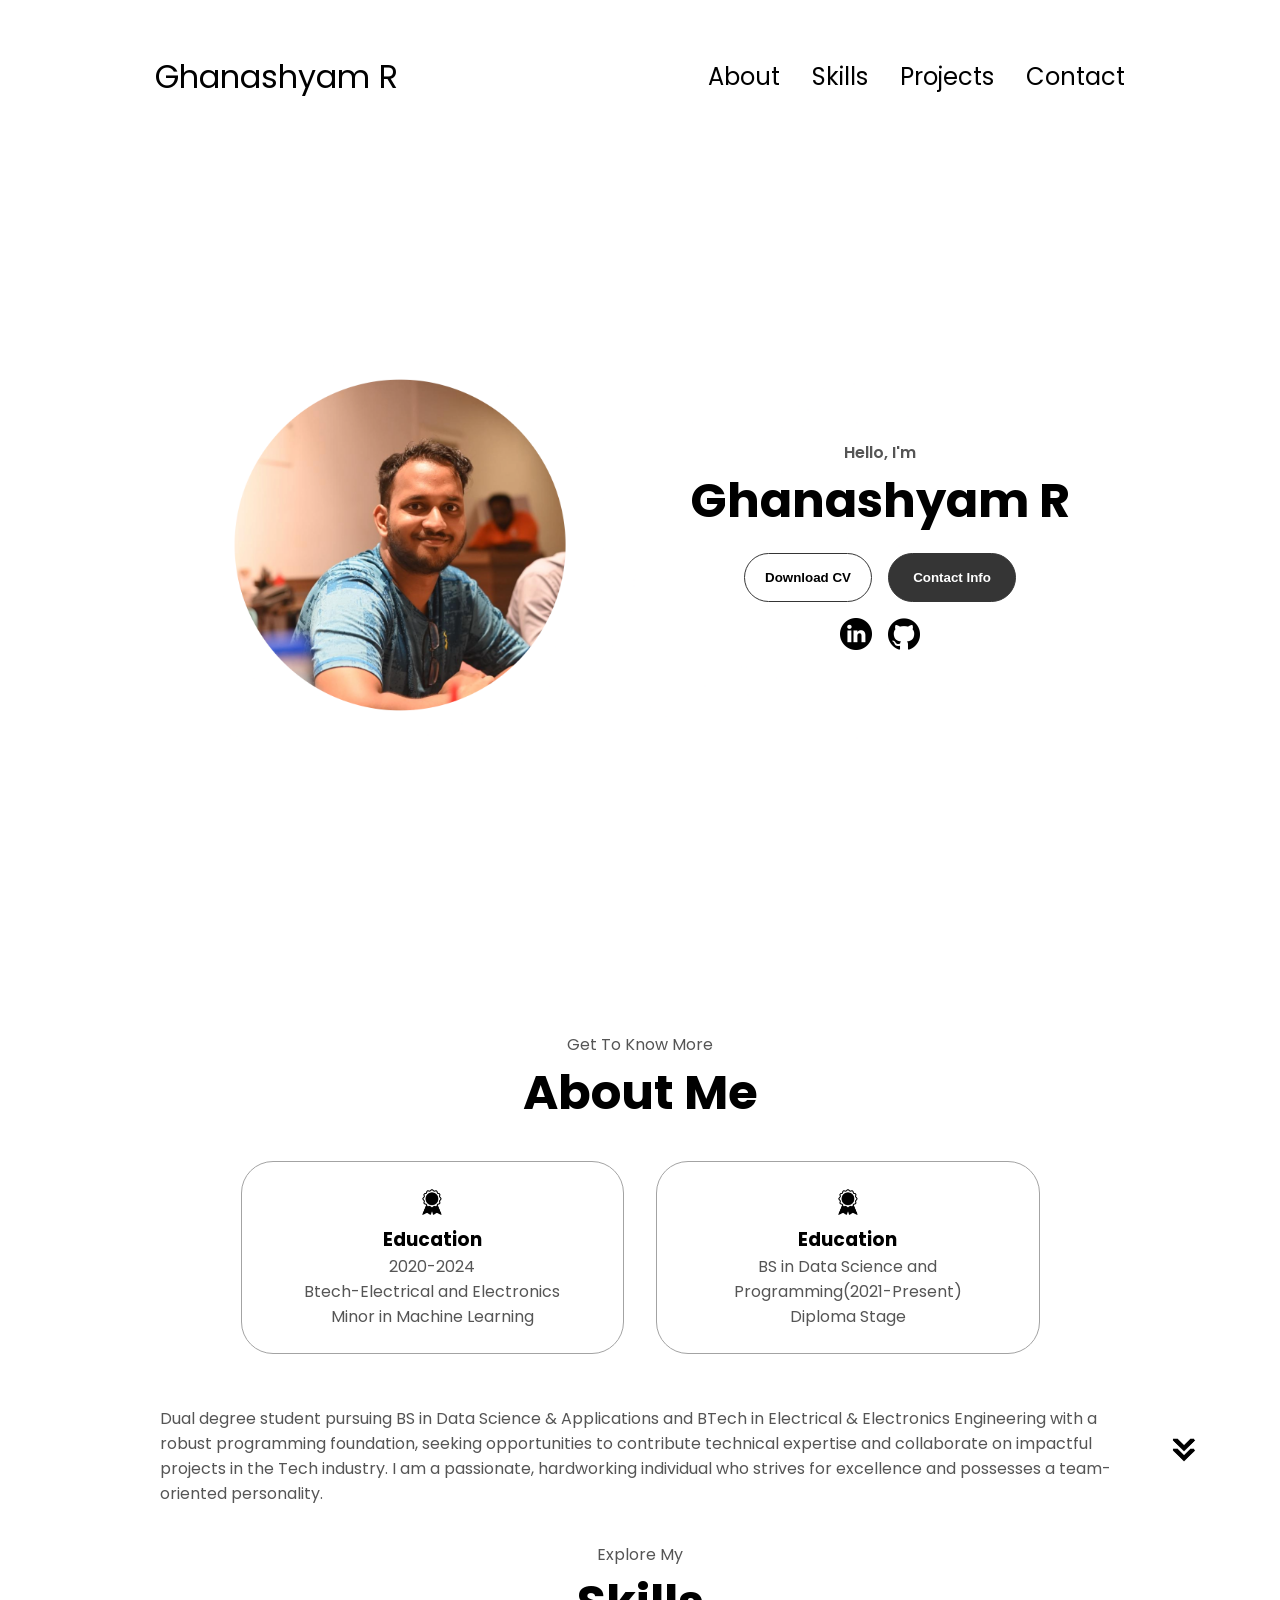
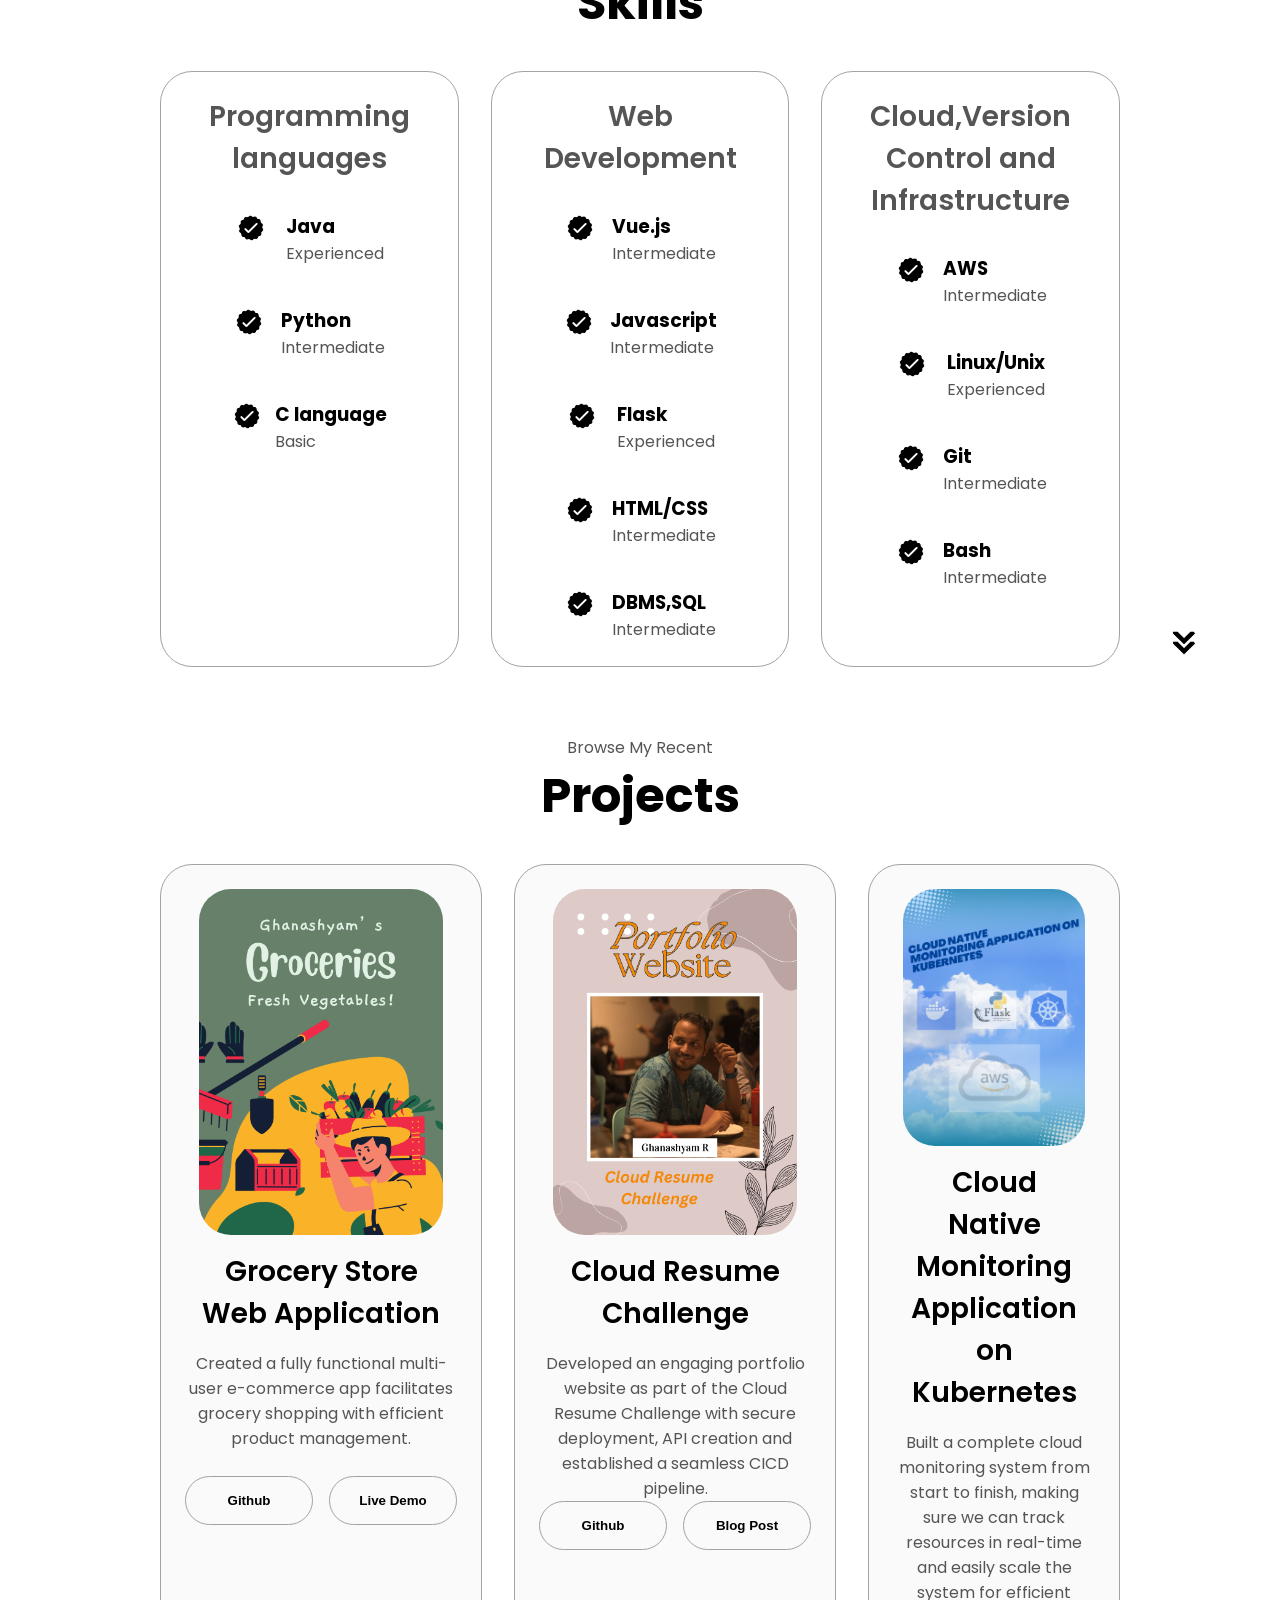
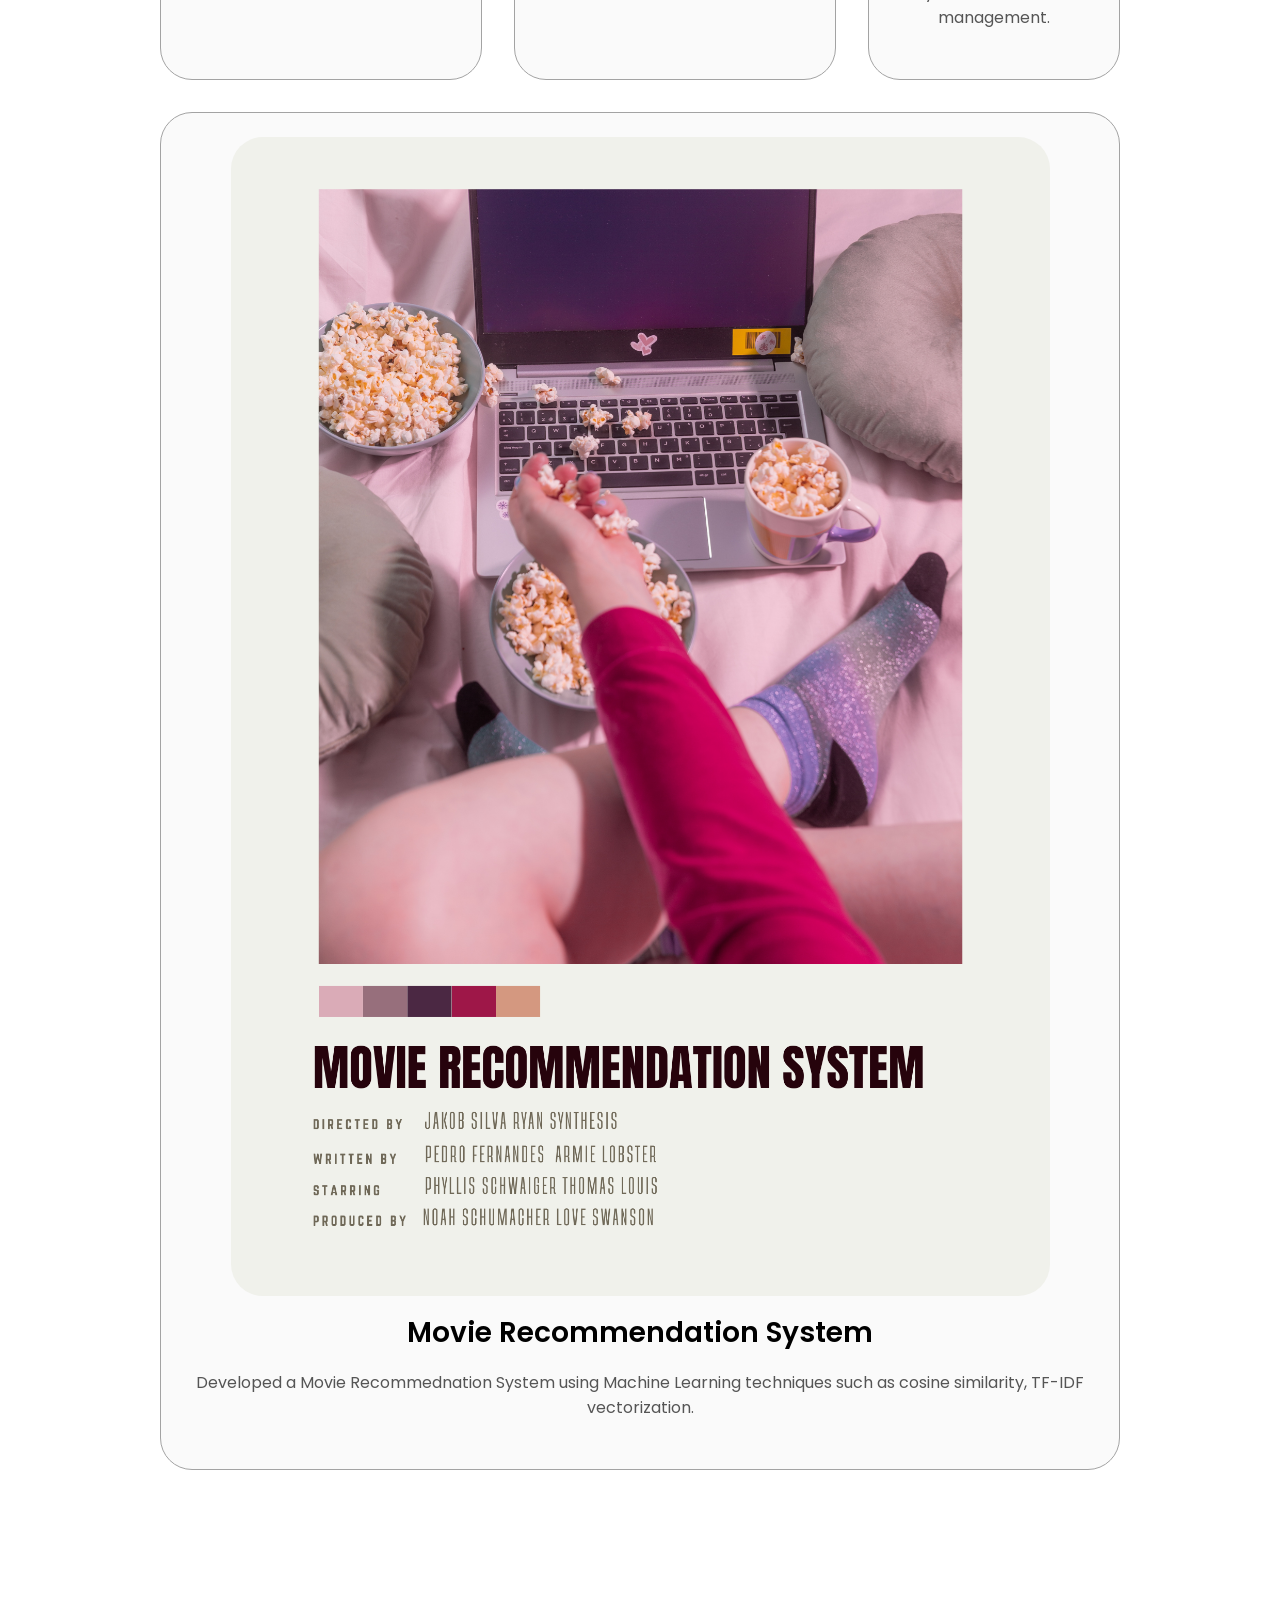
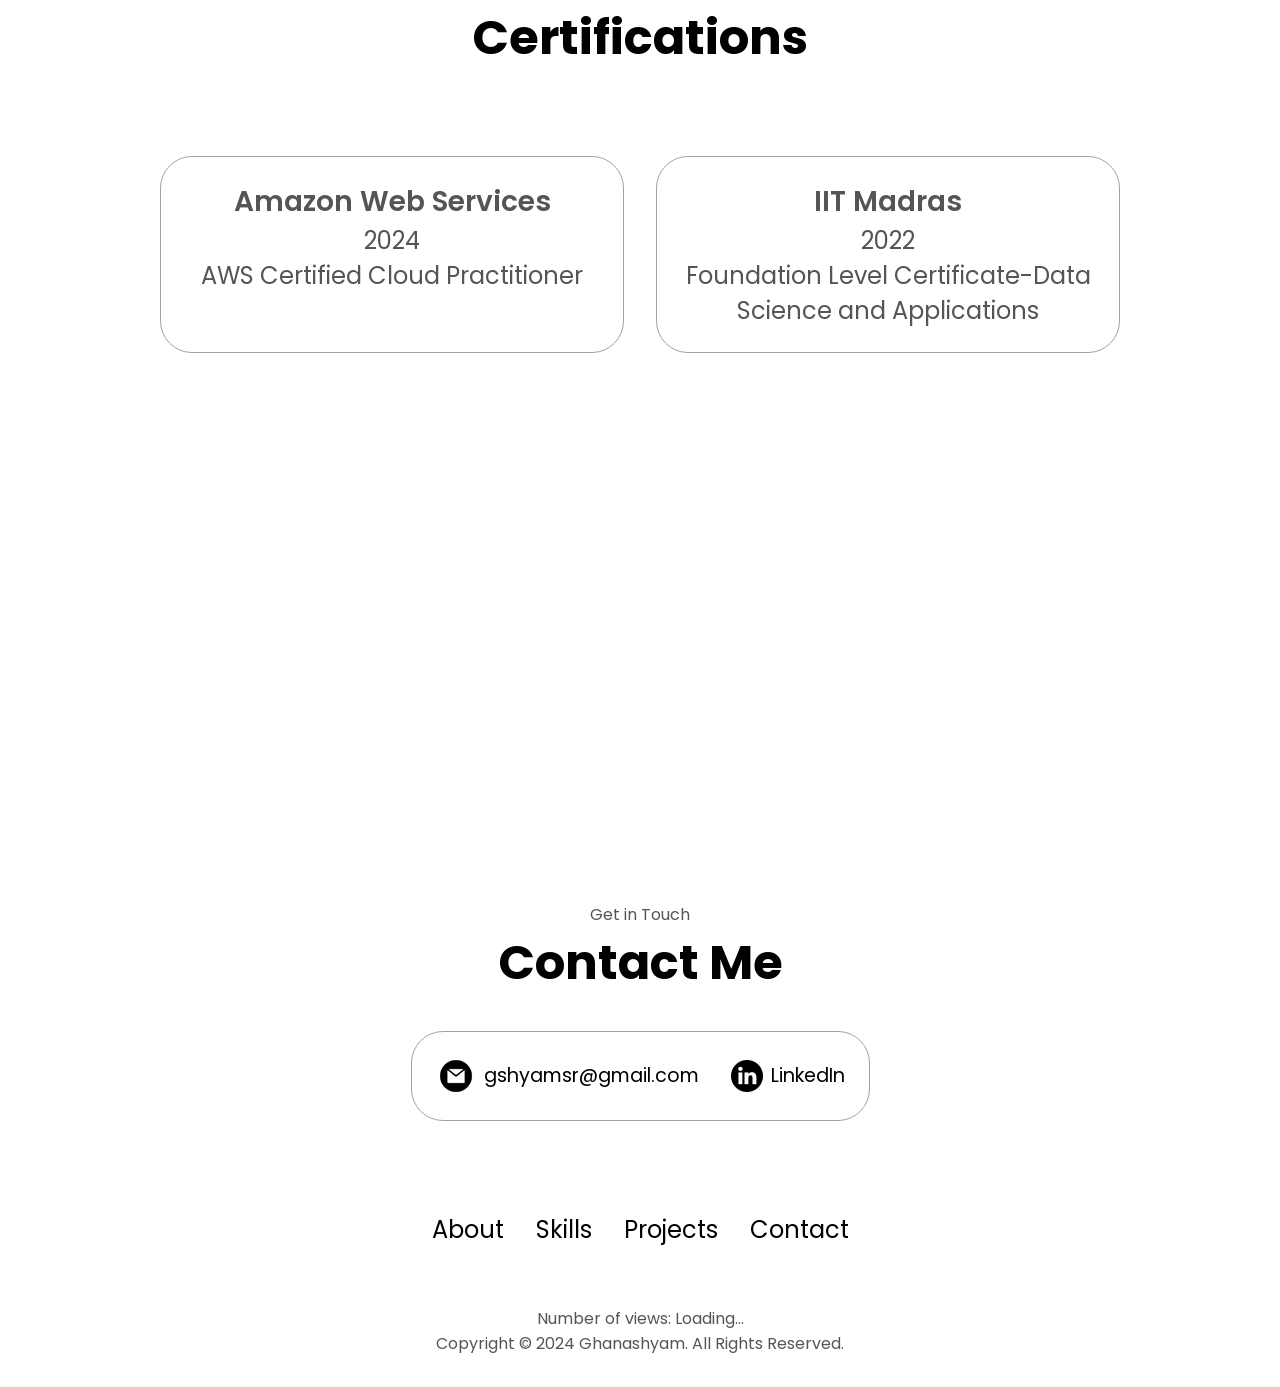
==== portfoliowebsite/index.html @ e2e5dab1 "CV update" ====
<!DOCTYPE html>
<html lang="en">
  <head>
    <meta charset="UTF-8" />
    <meta http-equiv="X-UA-Compatible" content="IE=edge" />
    <meta name="viewport" content="width=device-width, initial-scale=1.0" />
    <title>Ghanashyam R</title>
    <link rel="stylesheet" href="style.css" />
    <link rel="stylesheet" href="mediaqueries.css" />
  </head>
  <body>
    <nav id="desktop-nav">
      <div class="logo">Ghanashyam R</div>
      <div>
        <ul class="nav-links">
          <li><a href="#about">About</a></li>
          <li><a href="#experience">Skills</a></li>
          <li><a href="#projects">Projects</a></li>
          <li><a href="#contact">Contact</a></li>
        </ul>
      </div>
    </nav>
    <nav id="hamburger-nav">
      <div class="logo">Ghanashyam R</div>
      <div class="hamburger-menu">
        <div class="hamburger-icon" onclick="toggleMenu()">
          <span></span>
          <span></span>
          <span></span>
        </div>
        <div class="menu-links">
          <li><a href="#about" onclick="toggleMenu()">About</a></li>
          <li><a href="#experience" onclick="toggleMenu()">Skills</a></li>
          <li><a href="#projects" onclick="toggleMenu()">Projects</a></li>
          <li><a href="#contact" onclick="toggleMenu()">Contact</a></li>
        </div>
      </div>
    </nav>
    <section id="profile">
      <div class="section__pic-container">
        <img src="profile.png" alt="Ghanashyam R profile picture" />
      </div>
      <div class="section__text">
        <p class="section__text__p1">Hello, I'm</p>
        <h1 class="title">Ghanashyam R</h1>
        <p class="section__text__p2"></p> <!-- Add Job profile -->
        <div class="btn-container">
          <button
            class="btn btn-color-2"
            onclick="window.open('./assets/resume.pdf')"
          >
            Download CV
          </button>
          <button class="btn btn-color-1" onclick="location.href='./#contact'">
            Contact Info
          </button>
        </div>
        <div id="socials-container">
          <img
            src="./assets/linkedin.png"
            alt="My LinkedIn profile"
            class="icon"
            onclick="location.href='https://www.linkedin.com/in/ghanashyam-r-294132201/'"
          />
          <img
            src="./assets/github.png"
            alt="My Github profile"
            class="icon"
            onclick="location.href='https://github.com/ghanashyam-r';"
          />
        </div>
      </div>
    </section>
    <section id="about">
      <p class="section__text__p1">Get To Know More</p>
      <h1 class="title">About Me</h1>
      <div class="section-container">
        
        <div class="about-details-container">
          <div class="about-containers">
            <div class="details-container">
              <img
                src="./assets/experience.png"
                alt="Experience icon"
                class="icon"
              />
              <h3>Education</h3>
              <p>2020-2024<br />Btech-Electrical and Electronics<br />Minor in Machine Learning</p>
            </div>
            <div class="details-container">
              <img
                src="./assets/experience.png"
                alt="Education icon"
                class="icon"
              />
              <h3>Education</h3>
              <p>BS in Data Science and Programming(2021-Present)<br />Diploma Stage</p>
            </div>
          </div>
          <div class="text-container">
            <p>
                Dual degree student pursuing BS in Data Science & Applications and BTech in Electrical & Electronics Engineering with
                a robust programming foundation, seeking opportunities to contribute technical expertise and collaborate on
                impactful projects in the Tech industry. I am a passionate, hardworking individual who strives for excellence and
                possesses a team-oriented personality.
            </p>
          </div>
        </div>
      </div>
      <img
        src="./assets/arrow.png"
        alt="Arrow icon"
        class="icon arrow"
        onclick="location.href='./#experience'"
      />
    </section>
    <section id="experience">
      <p class="section__text__p1">Explore My</p>
      <h1 class="title">Skills</h1>
      <div class="experience-details-container">
        <div class="about-containers">
          <div class="details-container">
            <h2 class="experience-sub-title">Programming languages</h2>
            <div class="article-container">
              
              <article>
                <img
                  src="./assets/checkmark.png"
                  alt="Experience icon"
                  class="icon"
                />
                <div>
                  <h3>Java</h3>
                  <p>Experienced</p>
                </div>
              </article>
              <article>
                <img
                  src="./assets/checkmark.png"
                  alt="Experience icon"
                  class="icon"
                />
                <div>
                  <h3>Python</h3>
                  <p>Intermediate</p>
                </div>
              </article>
              <article>
                <img
                  src="./assets/checkmark.png"
                  alt="Experience icon"
                  class="icon"
                />
                <div>
                  <h3>C language</h3>
                  <p>Basic</p>
                </div>
              </article>
              
            </div>
          </div>
          <div class="details-container">
            <h2 class="experience-sub-title">Web Development</h2>
            <div class="article-container">
              <article>
                <img
                  src="./assets/checkmark.png"
                  alt="Experience icon"
                  class="icon"
                />
                <div>
                  <h3>Vue.js</h3>
                  <p>Intermediate</p>
                </div>
              </article>
              <article>
                <img
                  src="./assets/checkmark.png"
                  alt="Experience icon"
                  class="icon"
                />
                <div>
                  <h3>Javascript</h3>
                  <p>Intermediate</p>
                </div>
              </article>
              <article>
                <img
                  src="./assets/checkmark.png"
                  alt="Experience icon"
                  class="icon"
                />
                <div>
                  <h3>Flask</h3>
                  <p>Experienced</p>
                </div>
              </article>
              <article>
                <img
                  src="./assets/checkmark.png"
                  alt="Experience icon"
                  class="icon"
                />
                <div>
                  <h3>HTML/CSS</h3>
                  <p>Intermediate</p>
                </div>
              </article>
              <article>
                <img
                  src="./assets/checkmark.png"
                  alt="Experience icon"
                  class="icon"
                />
                <div>
                  <h3>DBMS,SQL</h3>
                  <p>Intermediate</p>
                </div>
              </article>
              
            </div>
          </div>
          <div class="details-container">
            <h2 class="experience-sub-title">Cloud,Version Control and Infrastructure</h2>
            <div class="article-container">
              <article>
                <img
                  src="./assets/checkmark.png"
                  alt="Experience icon"
                  class="icon"
                />
                <div>
                  <h3>AWS</h3>
                  <p>Intermediate</p>
                </div>
              </article>
              <article>
                <img
                  src="./assets/checkmark.png"
                  alt="Experience icon"
                  class="icon"
                />
                <div>
                  <h3>Linux/Unix</h3>
                  <p>Experienced</p>
                </div>
              </article>
              <article>
                <img
                  src="./assets/checkmark.png"
                  alt="Experience icon"
                  class="icon"
                />
                <div>
                  <h3>Git</h3>
                  <p>Intermediate</p>
                </div>
              </article>
              <article>
                <img
                  src="./assets/checkmark.png"
                  alt="Experience icon"
                  class="icon"
                />
                <div>
                  <h3>Bash</h3>
                  <p>Intermediate</p>
                </div>
              </article>
            
            </div>
          </div>
          
          </div>
        </div>
      </div>
      <img
        src="./assets/arrow.png"
        alt="Arrow icon"
        class="icon arrow"
        onclick="location.href='./#projects'"
      />
    </section>
    </section>
    
    <section id="projects">
      <p class="section__text__p1">Browse My Recent</p>
      <h1 class="title">Projects</h1>
      <div class="experience-details-container">
      <div class="about-containers">
        <div class="details-container color-container">
        <div class="article-container">
          <img
          src="./assets/grocery.png"
          alt="Project 1"
          class="project-img"
          />
        </div>
        <h2 class="experience-sub-title project-title">Grocery Store Web Application
        </h2>
        <p>Created a fully functional multi-user e-commerce app facilitates grocery shopping with efficient product management.
        </p>
        <br />
        <div class="btn-container">
          <button
          class="btn btn-color-2 project-btn"
          onclick="location.href='https://github.com/ghanashyam-r/grocerystore_flask'"
          >
          Github
          </button>
          <button
          class="btn btn-color-2 project-btn"
          onclick="location.href='https://www.linkedin.com/posts/ghanashyam-r-_flask-webdevelopment-mad1course-activity-7112738720822284288-GMiU?utm_source=share&utm_medium=member_desktop_web'"
          >
          Live Demo
          </button>
        </div>
        </div>
        <div class="details-container color-container">
        <div class="article-container">
          <img
          src="./assets/portfolioposter.png"
          alt="Project 2"
          class="project-img"
          />
        </div>
        <h2 class="experience-sub-title project-title">Cloud Resume Challenge</h2>
        <p>Developed an engaging portfolio website as part of the Cloud Resume Challenge with secure deployment, API creation and established a seamless CICD pipeline.</p>
        <div class="btn-container">
          <button
          class="btn btn-color-2 project-btn"
          onclick="location.href='https://github.com/ghanashyam-r/aws-CloudResumeChallenge'"
          >
          Github
          </button>
          <button
          class="btn btn-color-2 project-btn"
          onclick="location.href='https://github.com/'"
          >
          Blog Post
          </button>
        </div>
        </div>
        <div class="details-container color-container">
          <div class="article-container">
            <img
            src="./assets/CLoudnativekube.png"
            alt="Project 1"
            class="project-img"
            />
          </div>
          <h2 class="experience-sub-title project-title">Cloud Native Monitoring Application on Kubernetes 

          </h2>
          <p>Built a complete cloud monitoring system from start to finish, making sure we can track resources in real-time and easily scale the system for efficient management. 
          </p>
          <br />
          <div class="btn-container">
            
          </div>
          </div>
          <div class="details-container color-container">
            <div class="article-container">
              <img
              src="./assets/movierecommendationposter.png"
              alt="Project 1"
              class="project-img"
              />
            </div>
            <h2 class="experience-sub-title project-title">Movie Recommendation System
            </h2>
            <p>Developed a Movie Recommednation System using Machine Learning techniques such as cosine similarity, TF-IDF vectorization.
            </p>
            <br />
            <div class="btn-container">
              
            </div>
            </div>
      </section>
      
    

    <section id="certifications">
      
      <h1 class="title">Certifications</h1>
      <br />
      <br />

      <div class="about-details-container">
        <div class="about-containers">
          <div class="details-container">
            
            <h3>Amazon Web Services</h3>
            <p>2024<br />AWS Certified Cloud Practitioner</p>
          </div>
          <div class="details-container">
            
            <h3>IIT Madras</h3>
            <p>2022<br />Foundation Level Certificate-Data Science and Applications</p>
          </div>
        </div>
      </section>
    <section id="contact">
      <p class="section__text__p1">Get in Touch</p>
      <h1 class="title">Contact Me</h1>
      
      <div class="contact-info-upper-container">
        <div class="contact-info-container">
          <img
            src="./assets/email.png"
            alt="Email icon"
            class="icon contact-icon email-icon"
          />
          <p><a href="mailto:examplemail@gmail.com">gshyamsr@gmail.com</a></p>
        </div>
        <div class="contact-info-container">
          <img
            src="./assets/linkedin.png"
            alt="LinkedIn icon"
            class="icon contact-icon"
          />
          <p><a href="https://www.linkedin.com/in/ghanashyam-r-294132201/">LinkedIn</a></p>
        </div>
      </div>
    </section>
    <footer>
      <nav>
        <div class="nav-links-container">
          <ul class="nav-links">
            <li><a href="#about">About</a></li>
            <li><a href="#experience">Skills</a></li>
            <li><a href="#projects">Projects</a></li>
            <li><a href="#contact">Contact</a></li>
          </ul>
        </div>
      </nav>
      <p>Number of views: <span class="counter-number">Loading...</span></p>
      <p>Copyright &#169; 2024 Ghanashyam. All Rights Reserved.</p>
    </footer>
    <script src="script.js"></script>
    
<script>
  // Select the element with the class "counter-number"
  const counter = document.querySelector(".counter-number");

  // Function to update the counter
  async function updateCounter() {
    try {
      // Fetch data from the specified URL
      let response = await fetch("https://ybanln43eqlj5ukft55wcgmeuq0rruta.lambda-url.ap-south-1.on.aws/");
      
      // Parse the response as JSON
      let data = await response.json();
      
      // Update the innerHTML of the counter element with the views from the fetched data
      counter.innerHTML = `${data.views}`;
    } catch (error) {
      // Handle errors by logging them to the console
      console.error("Error fetching views:", error);
    }
  }

  // Call the updateCounter function on page load
  updateCounter();
</script>

  </body>
</html>
---- portfoliowebsite/style.css ----
/* GENERAL */

@import url("https://fonts.googleapis.com/css2?family=Poppins:wght@300;400;500;600&display=swap");

* {
  margin: 0;
  padding: 0;
}

body {
  font-family: "Poppins", sans-serif;
}

html {
  scroll-behavior: smooth;
}

p {
  color: rgb(85, 85, 85);
}

/* TRANSITION */

a,
.btn {
  transition: all 300ms ease;
}

/* DESKTOP NAV */

nav,
.nav-links {
  display: flex;
}

nav {
  justify-content: space-around;
  align-items: center;
  height: 17vh;
}

.nav-links {
  gap: 2rem;
  list-style: none;
  font-size: 1.5rem;
}

a {
  color: black;
  text-decoration: none;
  text-decoration-color: white;
}

a:hover {
  color: grey;
  text-decoration: underline;
  text-underline-offset: 1rem;
  text-decoration-color: rgb(181, 181, 181);
}

.logo {
  font-size: 2rem;
}

.logo:hover {
  cursor: default;
}

/* HAMBURGER MENU */

#hamburger-nav {
  display: none;
}

.hamburger-menu {
  position: relative;
  display: inline-block;
}

.hamburger-icon {
  display: flex;
  flex-direction: column;
  justify-content: space-between;
  height: 24px;
  width: 30px;
  cursor: pointer;
}

.hamburger-icon span {
  width: 100%;
  height: 2px;
  background-color: black;
  transition: all 0.3 ease-in-out;
}

.menu-links {
  position: absolute;
  top: 100%;
  right: 0;
  background-color: white;
  width: fit-content;
  max-height: 0;
  overflow: hidden;
  transition: all 0.3 ease-in-out;
}

.menu-links a {
  display: block;
  padding: 10px;
  text-align: center;
  font-size: 1.5rem;
  color: black;
  text-decoration: none;
  transition: all 0.3 ease-in-out;
}

.menu-links li {
  list-style: none;
}

.menu-links.open {
  max-height: 300px;
}

.hamburger-icon.open span:first-child {
  transform: rotate(45deg) translate(10px, 5px);
}

.hamburger-icon.open span:nth-child(2) {
  opacity: 0;
}

.hamburger-icon.open span:last-child {
  transform: rotate(-45deg) translate(10px, -5px);
}

.hamburger-icon span:first-child {
  transform: none;
}

.hamburger-icon span:first-child {
  opacity: 1;
}

.hamburger-icon span:first-child {
  transform: none;
}

/* SECTIONS */

section {
  padding-top: 4vh;
  
  margin: 0 10rem;
  box-sizing: border-box;
  min-height: fit-content;
}

.section-container {
  display: flex;
}

/* PROFILE SECTION */

#profile {
  display: flex;
  justify-content: center;
  gap: 5rem;
  height: 80vh;
}

.section__pic-container {
  display: flex;
  height: 400px;
  width: 400px;
  margin: auto 0;
}

.section__text {
  align-self: center;
  text-align: center;
}

.section__text p {
  font-weight: 600;
}

.section__text__p1 {
  text-align: center;
}

.section__text__p2 {
  font-size: 1.75rem;
  margin-bottom: 1rem;
}

.title {
  font-size: 3rem;
  text-align: center;
}

#socials-container {
  display: flex;
  justify-content: center;
  margin-top: 1rem;
  gap: 1rem;
}

/* ICONS */

.icon {
  cursor: pointer;
  height: 2rem;
}

/* BUTTONS */

.btn-container {
  display: flex;
  justify-content: center;
  gap: 1rem;
}

.btn {
  font-weight: 600;
  transition: all 300ms ease;
  padding: 1rem;
  width: 8rem;
  border-radius: 2rem;
}

.btn-color-1,
.btn-color-2 {
  border: rgb(53, 53, 53) 0.1rem solid;
}

.btn-color-1:hover,
.btn-color-2:hover {
  cursor: pointer;
}

.btn-color-1,
.btn-color-2:hover {
  background: rgb(53, 53, 53);
  color: white;
}

.btn-color-1:hover {
  background: rgb(0, 0, 0);
}

.btn-color-2 {
  background: none;
}

.btn-color-2:hover {
  border: rgb(255, 255, 255) 0.1rem solid;
}

.btn-container {
  gap: 1rem;
}

/* ABOUT SECTION */

#about {
  position: relative;
}

.about-containers {
  gap: 2rem;
  margin-bottom: 2rem;
  margin-top: 2rem;
}

.about-details-container {
  justify-content: center;
  flex-direction: column;
}

.about-containers,
.about-details-container {
  display: flex;
}

.about-pic {
  border-radius: 2rem;
}

.arrow {
  position: absolute;
  right: -5rem;
  bottom: 2.5rem;
}

.details-container {
  padding: 1.5rem;
  flex: 1;
  background: white;
  border-radius: 2rem;
  border: rgb(53, 53, 53) 0.1rem solid;
  border-color: rgb(163, 163, 163);
  text-align: center;
}

.section-container {
  display: flex;
  flex-direction: column; /* Change to column layout */
  justify-content: center;
  align-items: center;
  gap: 4rem; /
}

.section__pic-container {
  height: 400px;
  width: 400px;
  margin: auto 0;
}

/* EXPERIENCE SECTION */

#experience {
  position: relative;
}

.experience-sub-title {
  color: rgb(85, 85, 85);
  font-weight: 600;
  font-size: 1.75rem;
  margin-bottom: 2rem;
}

.experience-details-container {
  display: flex;
  justify-content: center;
  flex-direction: column;
}

.article-container {
  display: flex;
  text-align: initial;
  flex-wrap: wrap;
  flex-direction: row;
  gap: 2.5rem;
  justify-content: space-around;
}

article {
  display: flex;
  width: 10rem;
  justify-content: space-around;
  gap: 0.5rem;
}

article .icon {
  cursor: default;
}

/* PROJECTS SECTION */

#projects {
  position: relative;
  margin-bottom: 4rem;
  z-index: 1;
}

.color-container {
  border-color: rgb(163, 163, 163);
  background: rgb(250, 250, 250);
}

.project-img {
  border-radius: 2rem;
  width: 90%;
  height: 90%;
}

.project-title {
  margin: 1rem;
  color: black;
}

.project-btn {
  color: black;
  border-color: rgb(163, 163, 163);
}
/* CERTIFICATIONS SECTION */

#certifications {
  min-height: 100vh;
  z-index: 0;
  margin-top: 4rem; /* Add some space between Projects and Certifications */
}

#certifications .about-details-container {
  flex-direction: column; /* Display certifications vertically */
}

#certifications .about-containers {
  gap: 2rem; /* Add some space between certification details */
}

#certifications .details-container {
  background: white; /* Set background color */
  border-radius: 2rem; /* Add border radius */
  border: 0.1rem solid rgb(163, 163, 163); /* Add border */
  padding: 1.5rem; /* Add padding */
}

#certifications h3 {
  color: rgb(85, 85, 85); /* Set text color */
  font-weight: 600; /* Set font weight */
  font-size: 1.75rem; /* Set font size */
}

#certifications p {
  color: rgb(85, 85, 85); /* Set text color */
  font-size: 1.5rem; /* Set font size */
}

/* CONTACT */

#contact {
  display: flex;
  justify-content: center;
  flex-direction: column;
  height: 70vh;
}

.contact-info-upper-container {
  display: flex;
  justify-content: center;
  border-radius: 2rem;
  border: rgb(53, 53, 53) 0.1rem solid;
  border-color: rgb(163, 163, 163);
  background: (250, 250, 250);
  margin: 2rem auto;
  padding: 0.5rem;
}

.contact-info-container {
  display: flex;
  align-items: center;
  justify-content: center;
  gap: 0.5rem;
  margin: 1rem;
}
.about-details-container {
  display: flex;
  justify-content: center; /* Align children elements horizontally */
  align-items: center; /* Align children elements vertically */
  gap: 20px; /* Add some space between the image and text */
}

.about-pic {
  max-width: 100%; /* Limit the maximum width of the image */
  max-height: 100%; /* Limit the maximum height of the image */
  width: auto; /* Ensure the image maintains its aspect ratio */
  height: auto; /* Ensure the image maintains its aspect ratio */
}

.contact-info-container p {
  font-size: larger;
}

.contact-icon {
  cursor: default;
}

.email-icon {
  height: 2.5rem;
}

/* FOOTER SECTION */

footer {
  height: 26vh;
  margin: 0 1rem;
}

footer p {
  text-align: center;
}
---- portfoliowebsite/mediaqueries.css ----
@media screen and (max-width: 1400px) {
  #profile {
    height: 83vh;
    margin-bottom: 6rem;
  }
  .about-containers {
    flex-wrap: wrap;
  }
  #contact,
  #projects {
    height: fit-content;
  }
}

@media screen and (max-width: 1200px) {
  #desktop-nav {
    display: none;
  }
  #hamburger-nav {
    display: flex;
  }
  #experience,
  .experience-details-container {
    margin-top: 2rem;
  }
  #profile,
  .section-container {
    display: block;
  }
  .arrow {
    display: none;
  }
  section,
  .section-container {
    height: fit-content;
  }
  section {
    margin: 0 5%;
  }
  .section__pic-container {
    width: 275px;
    height: 275px;
    margin: 0 auto 2rem;
  }
  .about-containers {
    margin-top: 0;
  }
}

@media screen and (max-width: 600px) {
  #contact,
  footer {
    height: 40vh;
  }
  #profile {
    height: 83vh;
    margin-bottom: 0;
  }
  article {
    font-size: 1rem;
  }
  footer nav {
    height: fit-content;
    margin-bottom: 2rem;
  }
  .about-containers,
  .contact-info-upper-container,
  .btn-container {
    flex-wrap: wrap;
  }
  .contact-info-container {
    margin: 0;
  }
  .contact-info-container p,
  .nav-links li a {
    font-size: 1rem;
  }
  .experience-sub-title {
    font-size: 1.25rem;
  }
  .logo {
    font-size: 1.5rem;
  }
  .nav-links {
    flex-direction: column;
    gap: 0.5rem;
    text-align: center;
  }
  .section__pic-container {
    width: auto;
    height: 46vw;
    justify-content: center;
  }
  .section__text__p2 {
    font-size: 1.25rem;
  }
  .title {
    font-size: 2rem;
  }
  .text-container {
    text-align: justify;
  }
}
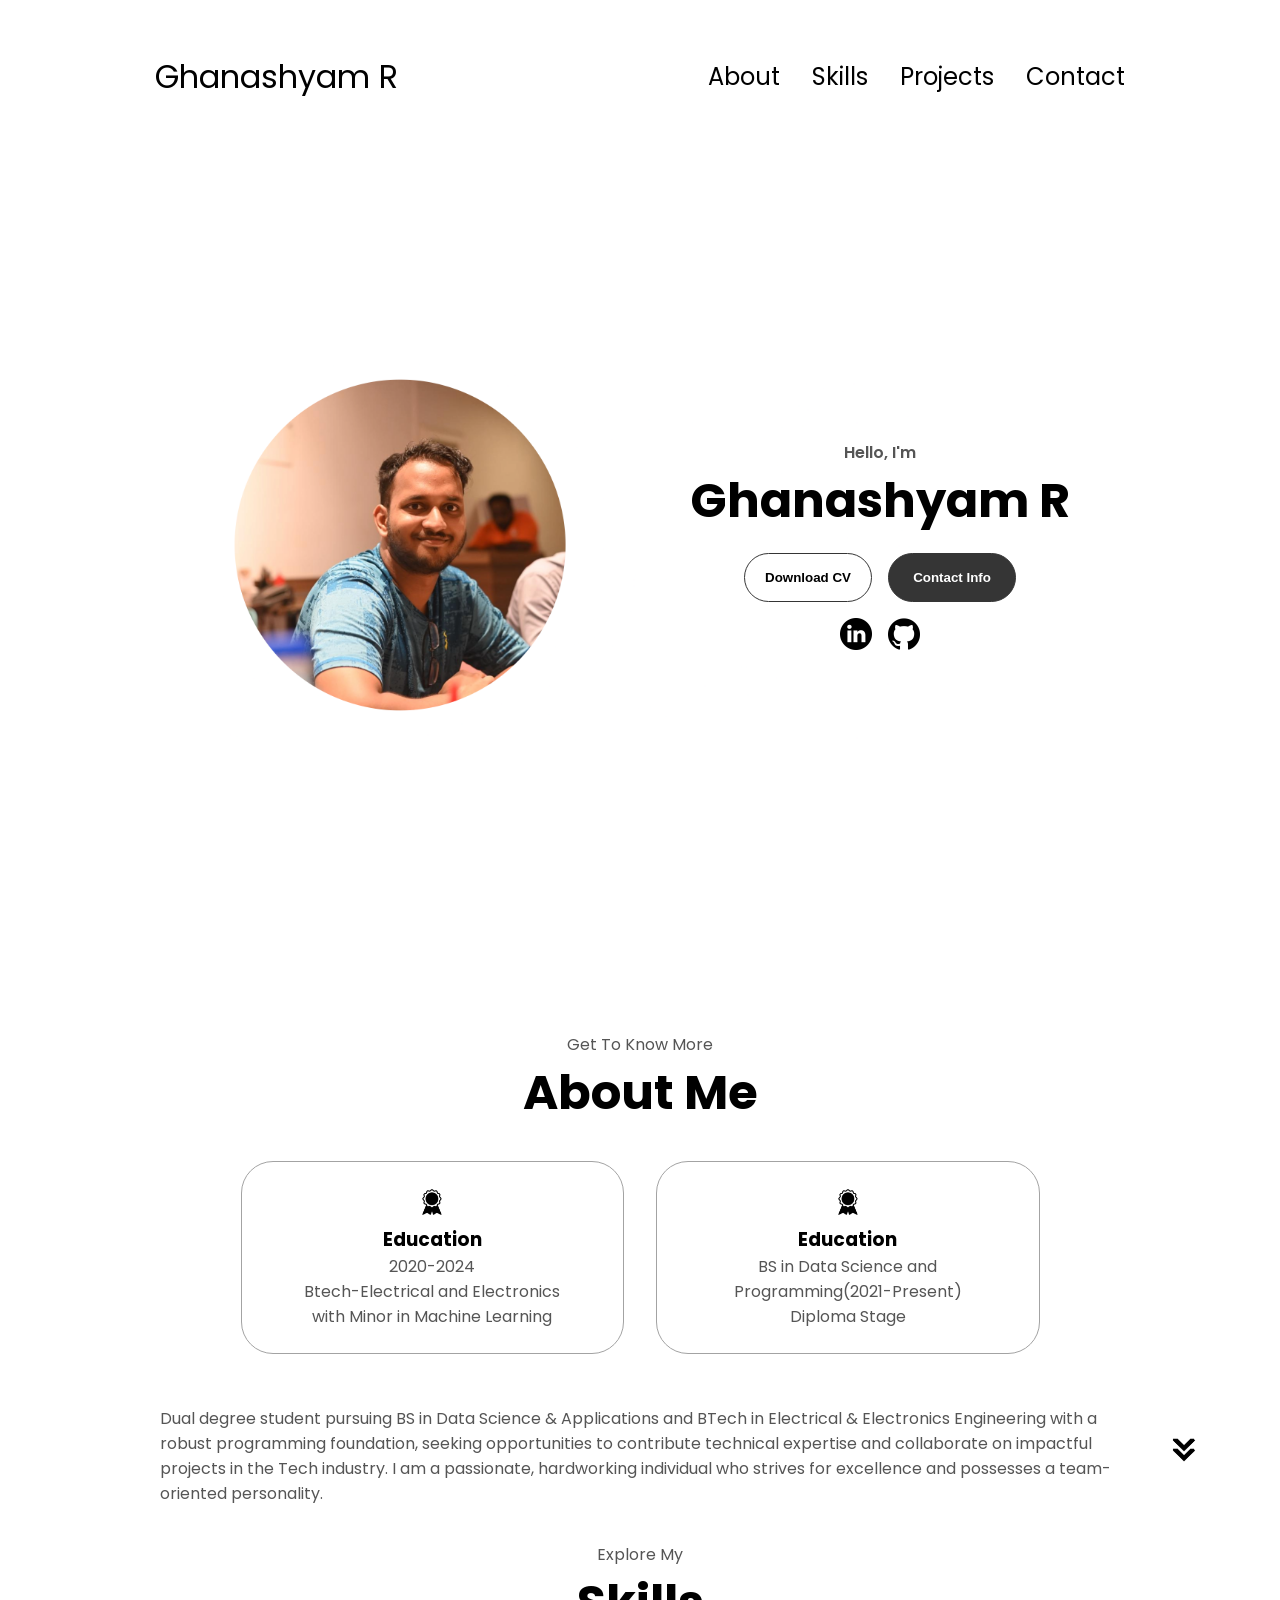
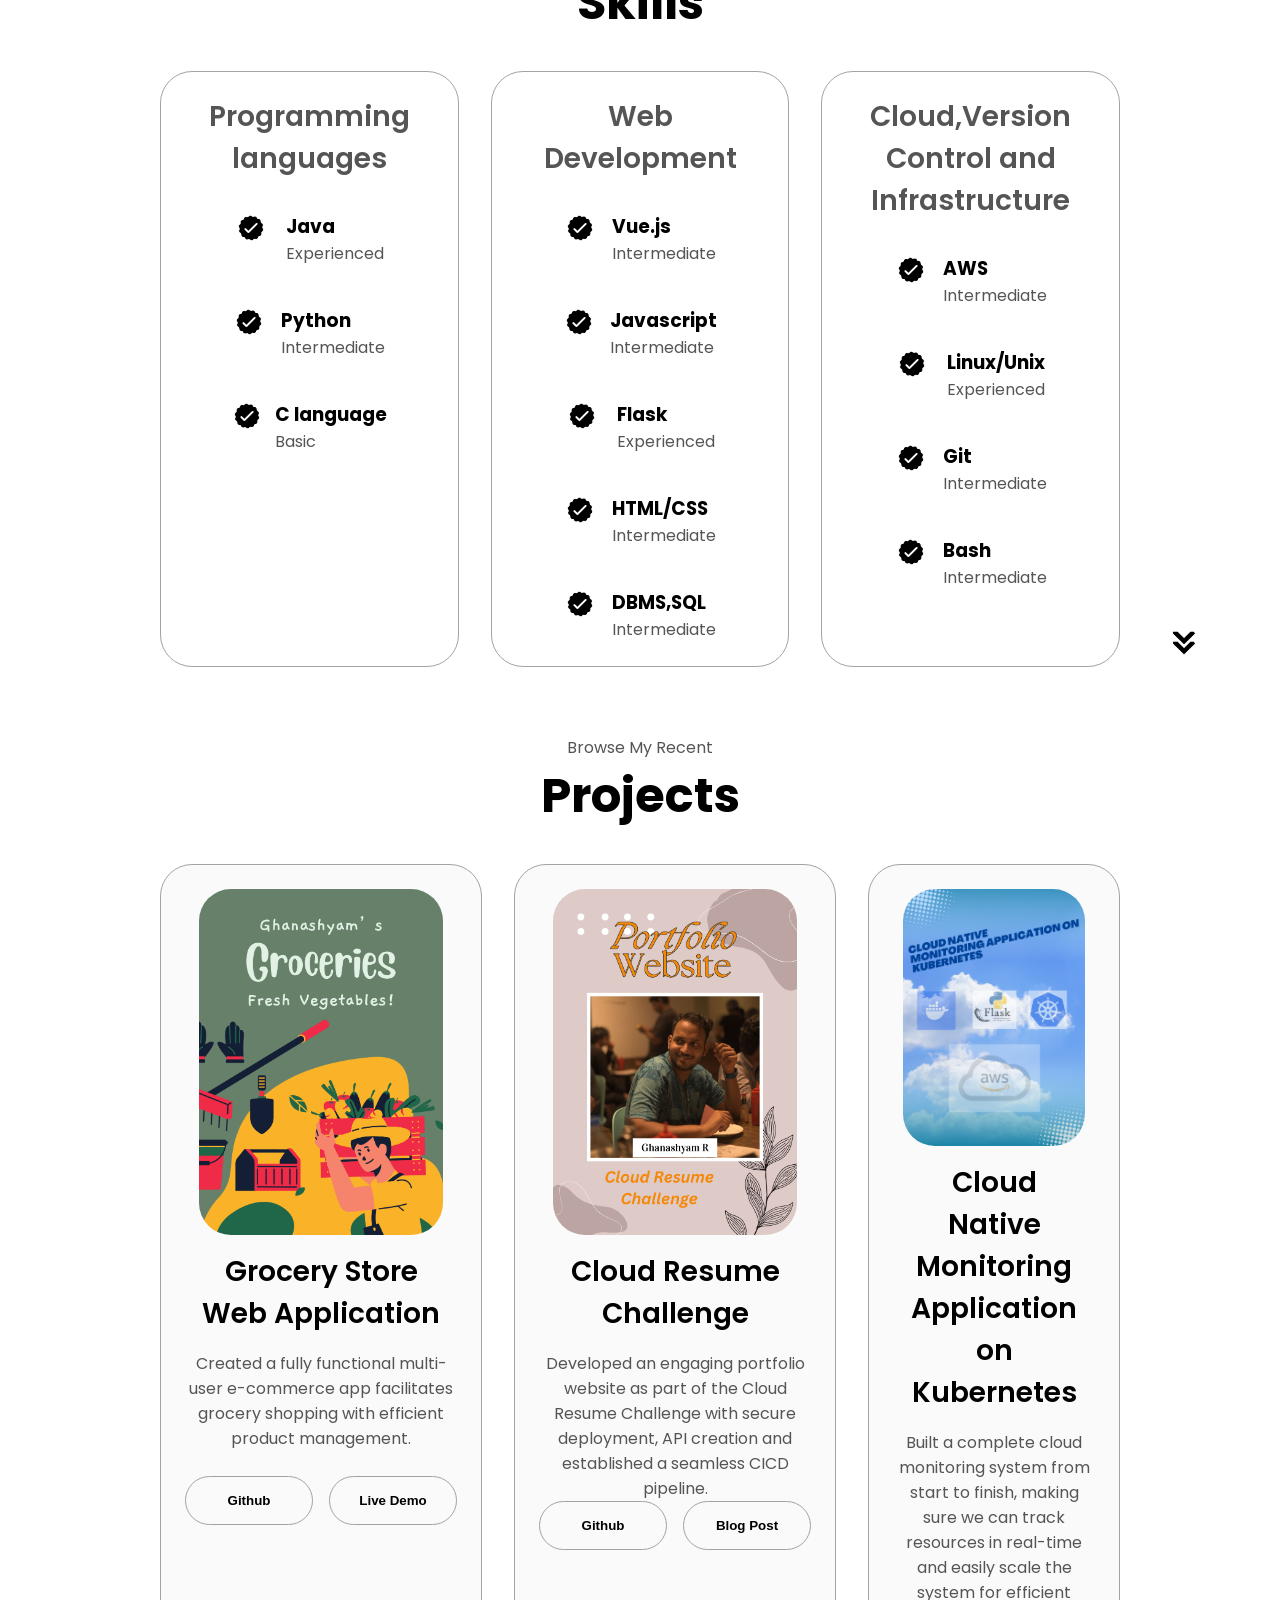
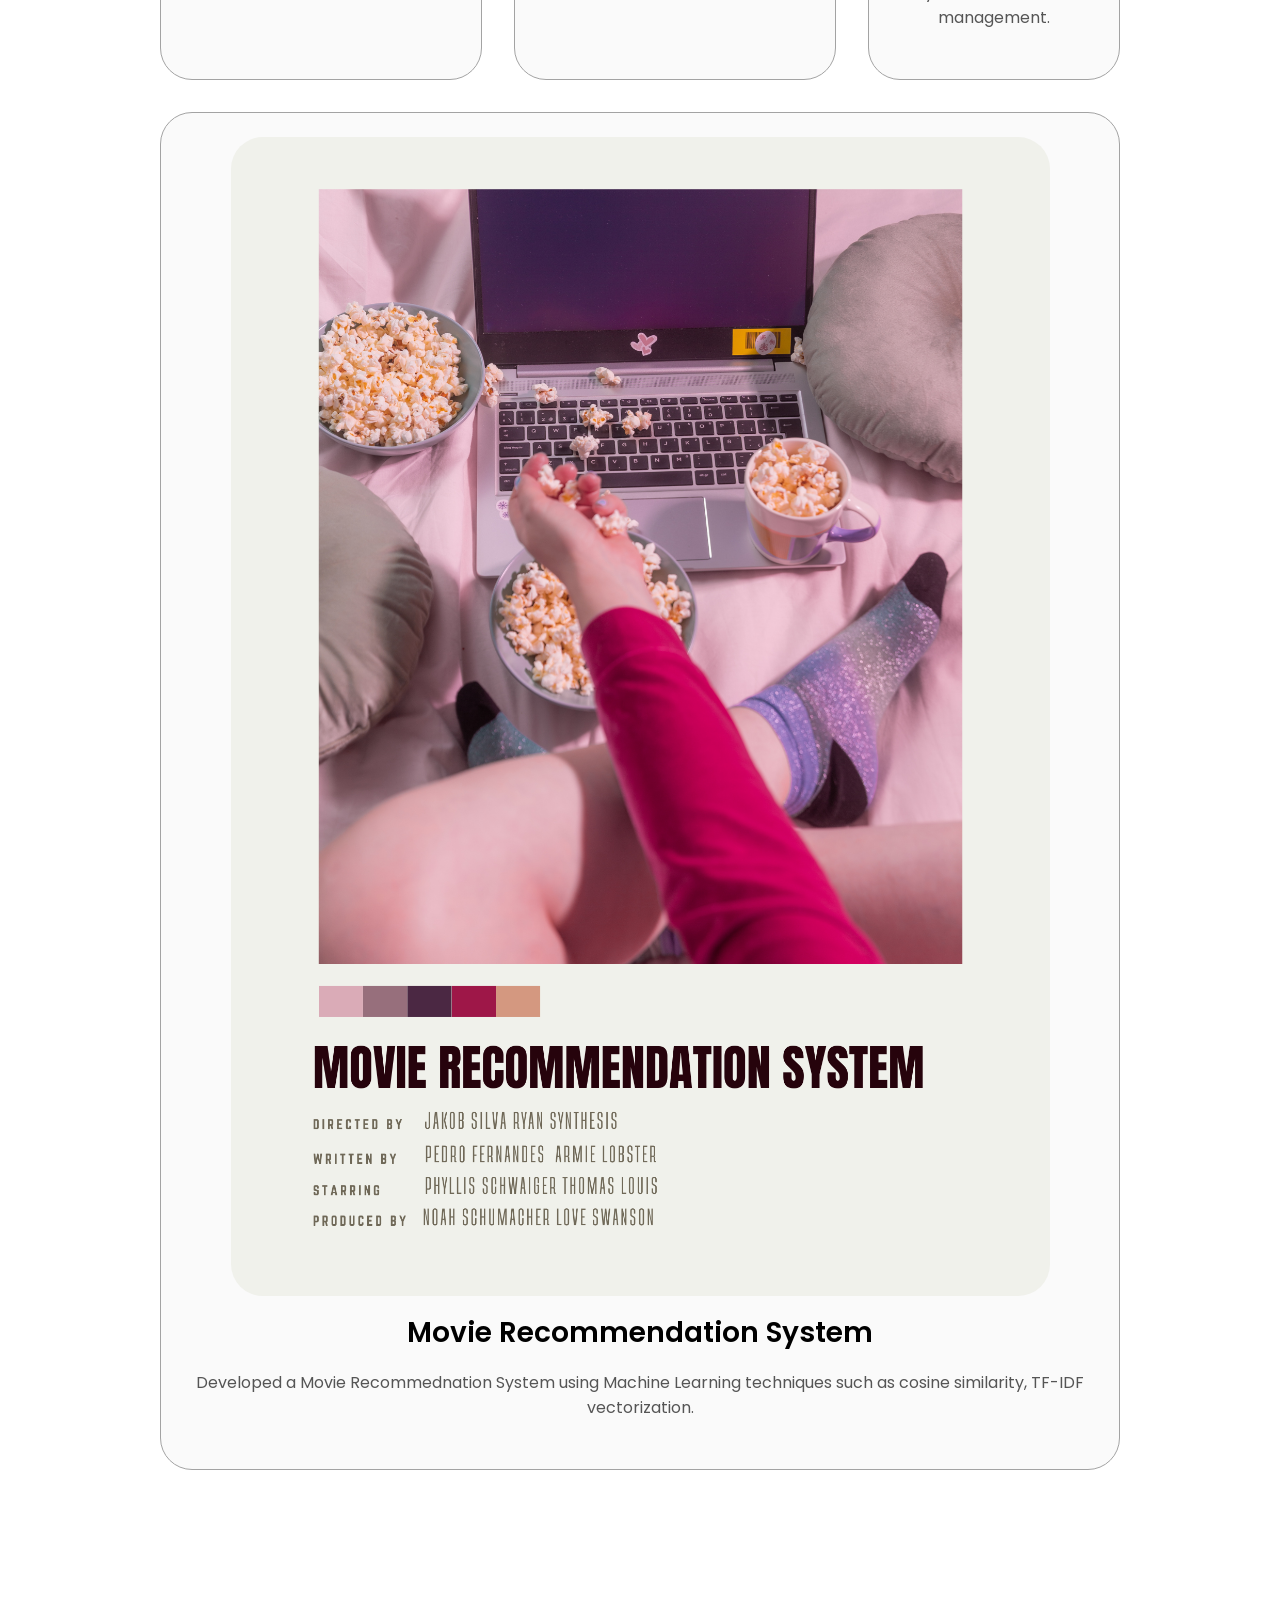
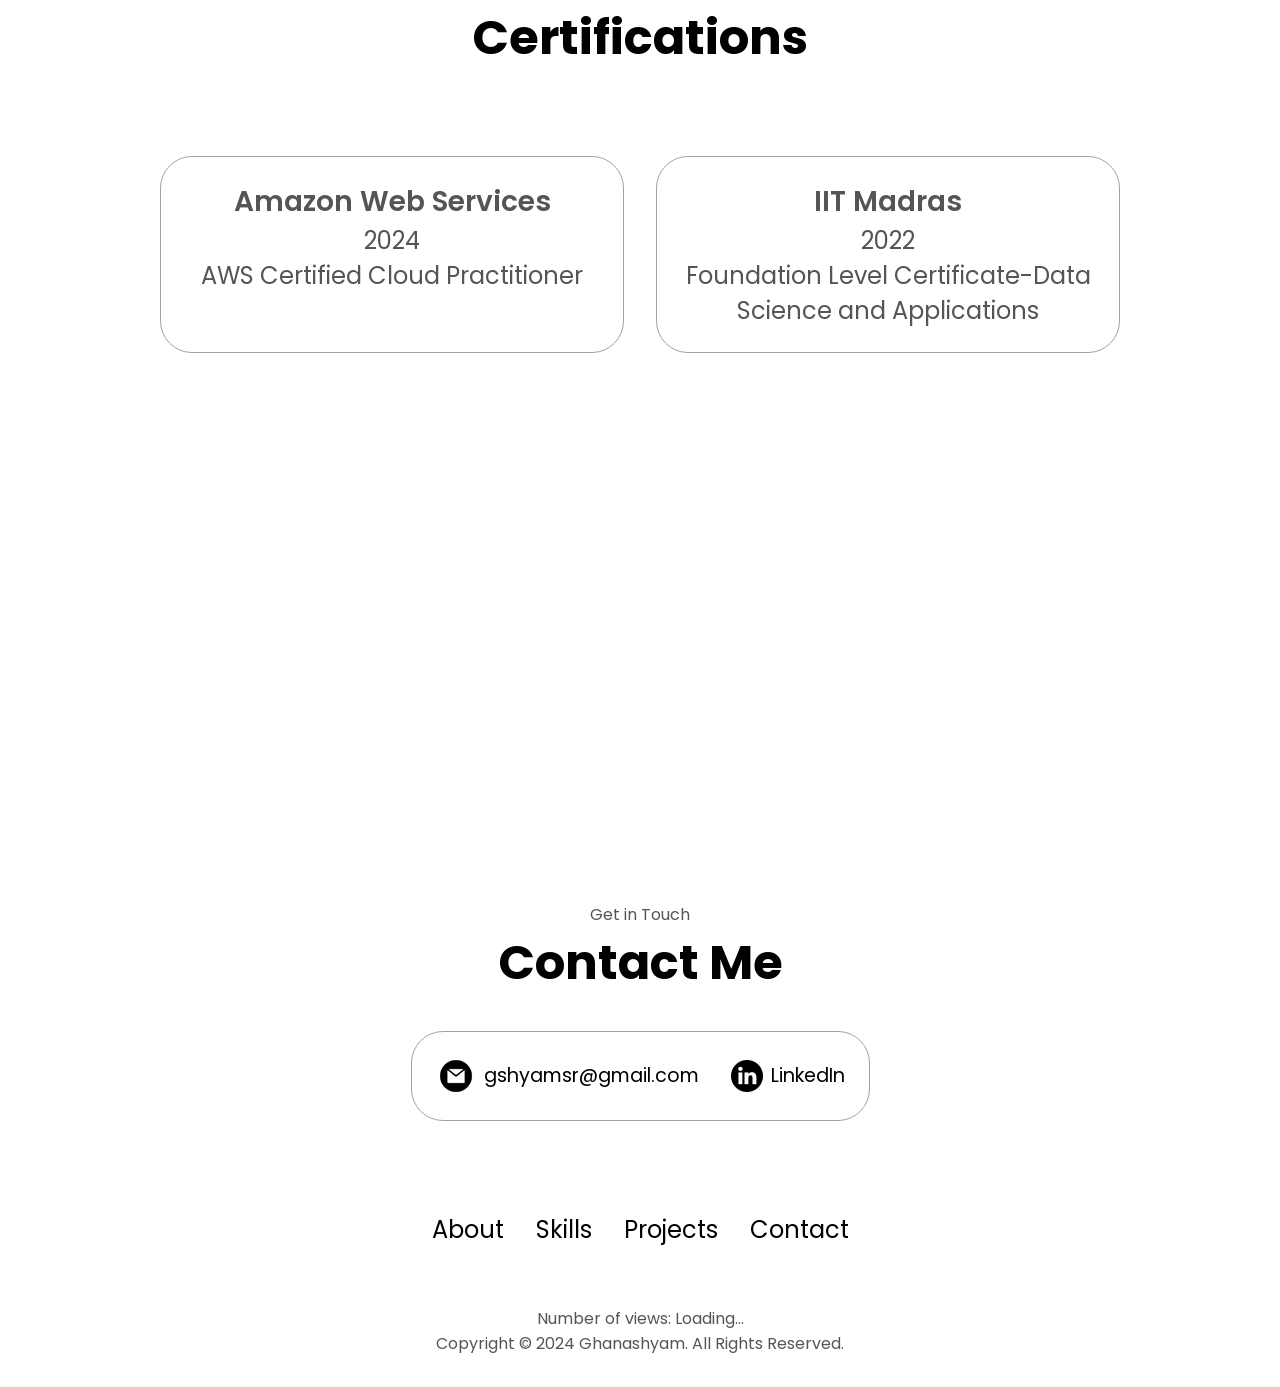
==== commit 77d6a40b: "minor" ====
--- a/portfoliowebsite/index.html
+++ b/portfoliowebsite/index.html
@@ -85,7 +85,7 @@
                 class="icon"
               />
               <h3>Education</h3>
-              <p>2020-2024<br />Btech-Electrical and Electronics<br />Minor in Machine Learning</p>
+              <p>2020-2024<br />Btech-Electrical and Electronics<br />with Minor in Machine Learning</p>
             </div>
             <div class="details-container">
               <img
@@ -335,7 +335,7 @@
           </button>
           <button
           class="btn btn-color-2 project-btn"
-          onclick="location.href='https://github.com/'"
+          onclick="location.href='https://ghanashyam.hashnode.dev/cloud-resume-challenge'"
           >
           Blog Post
           </button>
@@ -411,7 +411,7 @@
             alt="Email icon"
             class="icon contact-icon email-icon"
           />
-          <p><a href="mailto:examplemail@gmail.com">gshyamsr@gmail.com</a></p>
+          <p><a href="mailto:gshyamsr@gmail.com">gshyamsr@gmail.com</a></p>
         </div>
         <div class="contact-info-container">
           <img
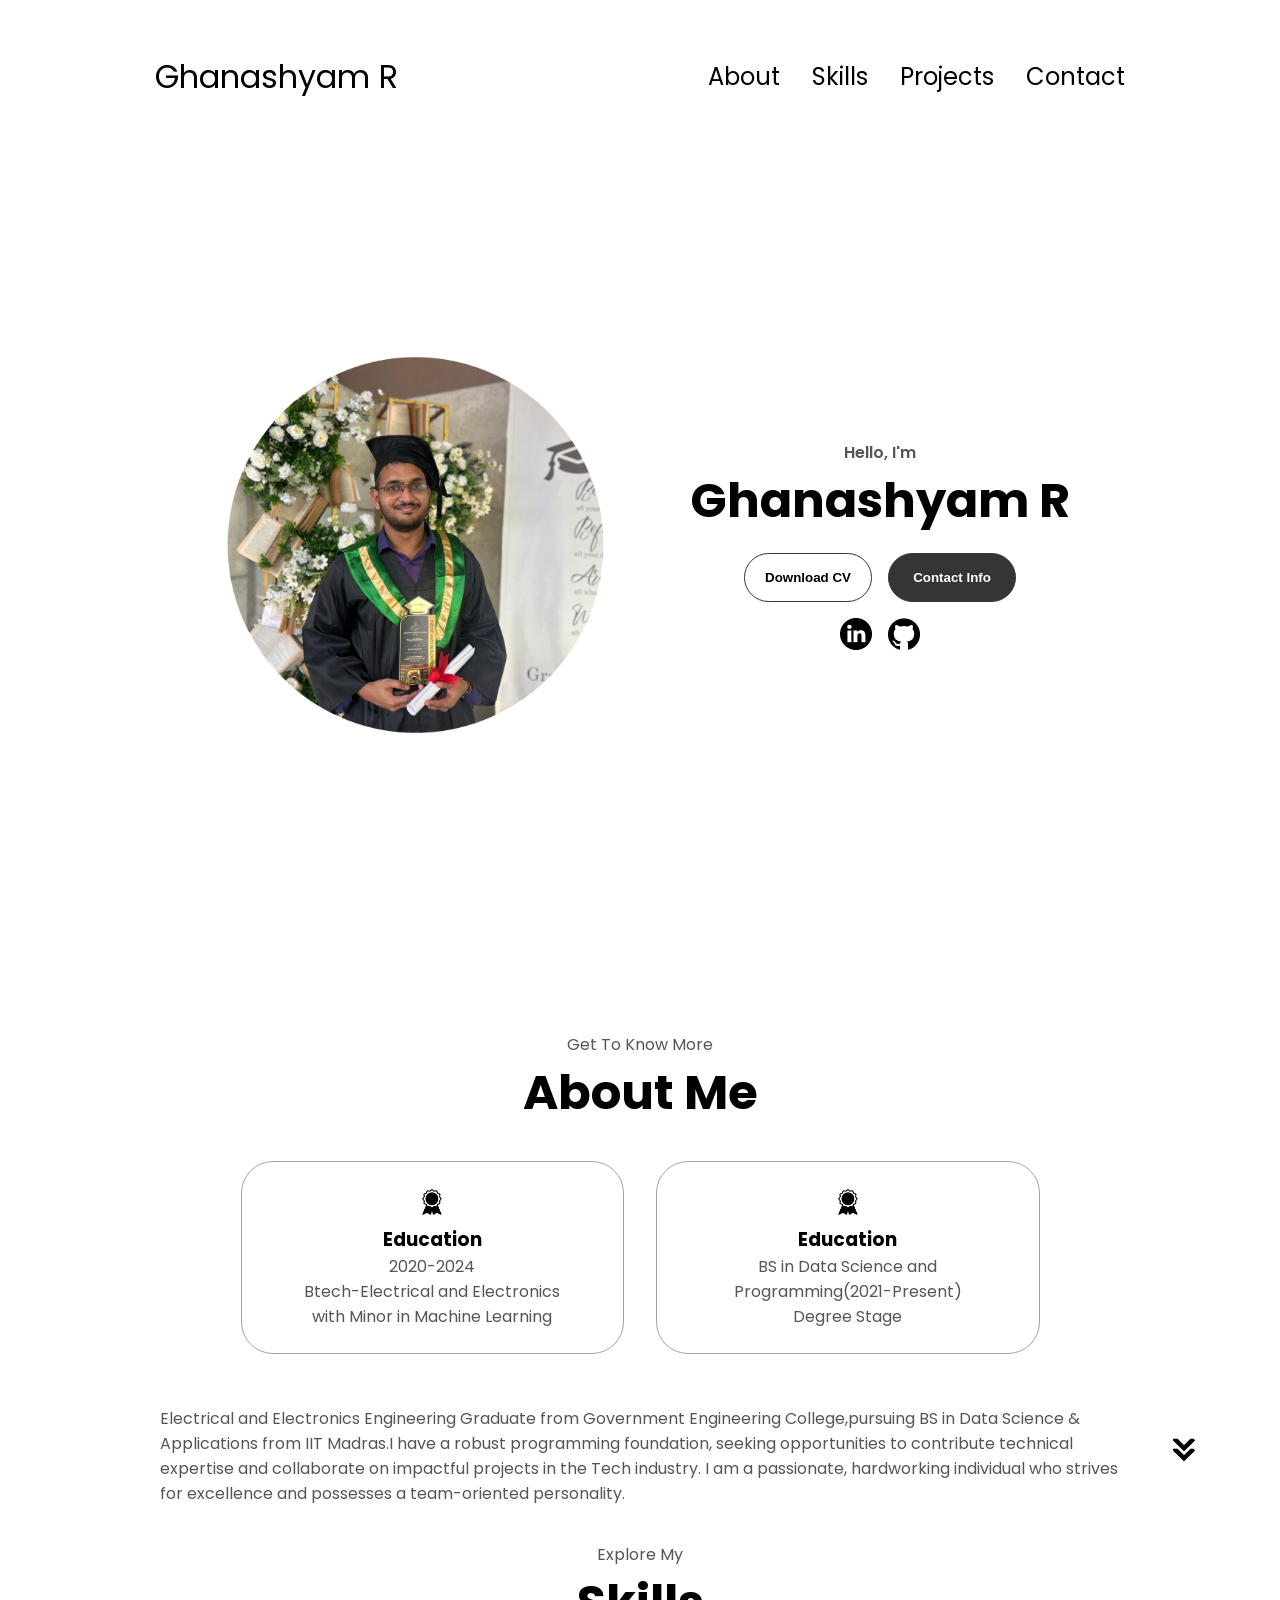
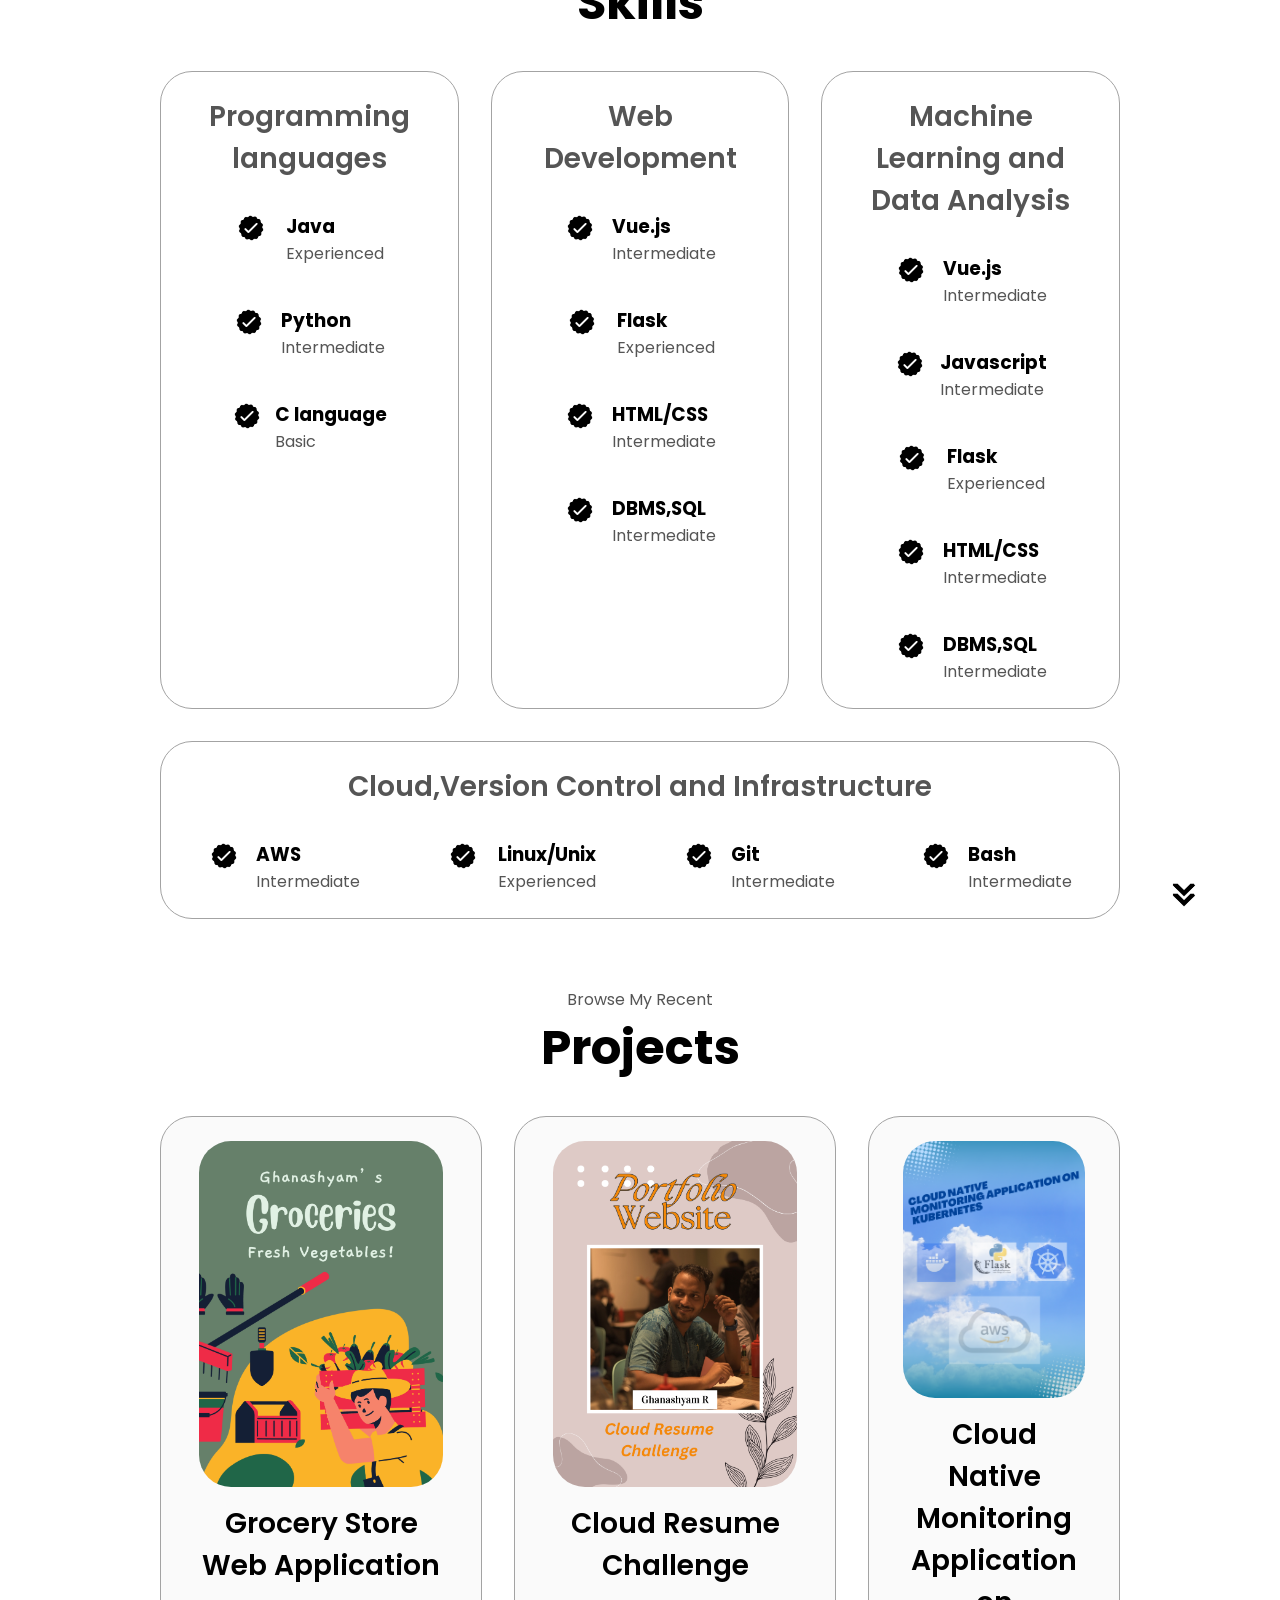
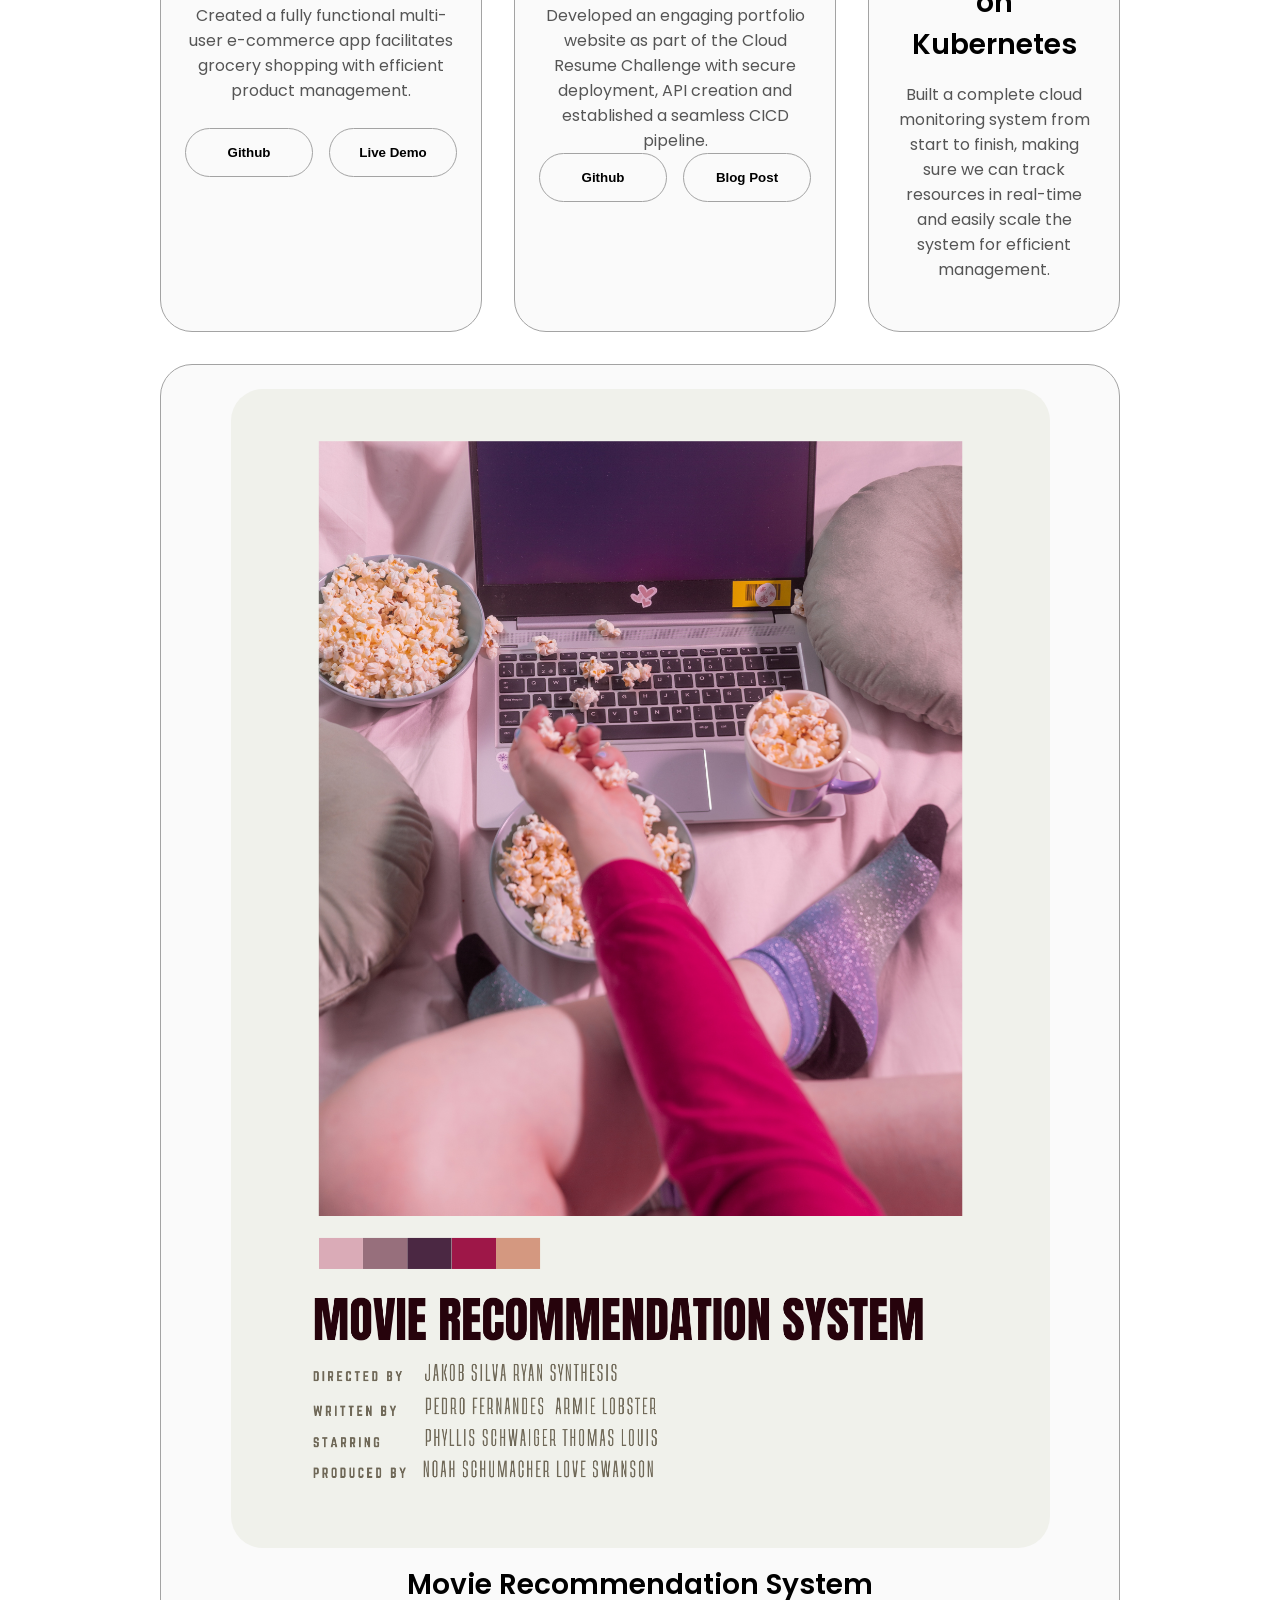
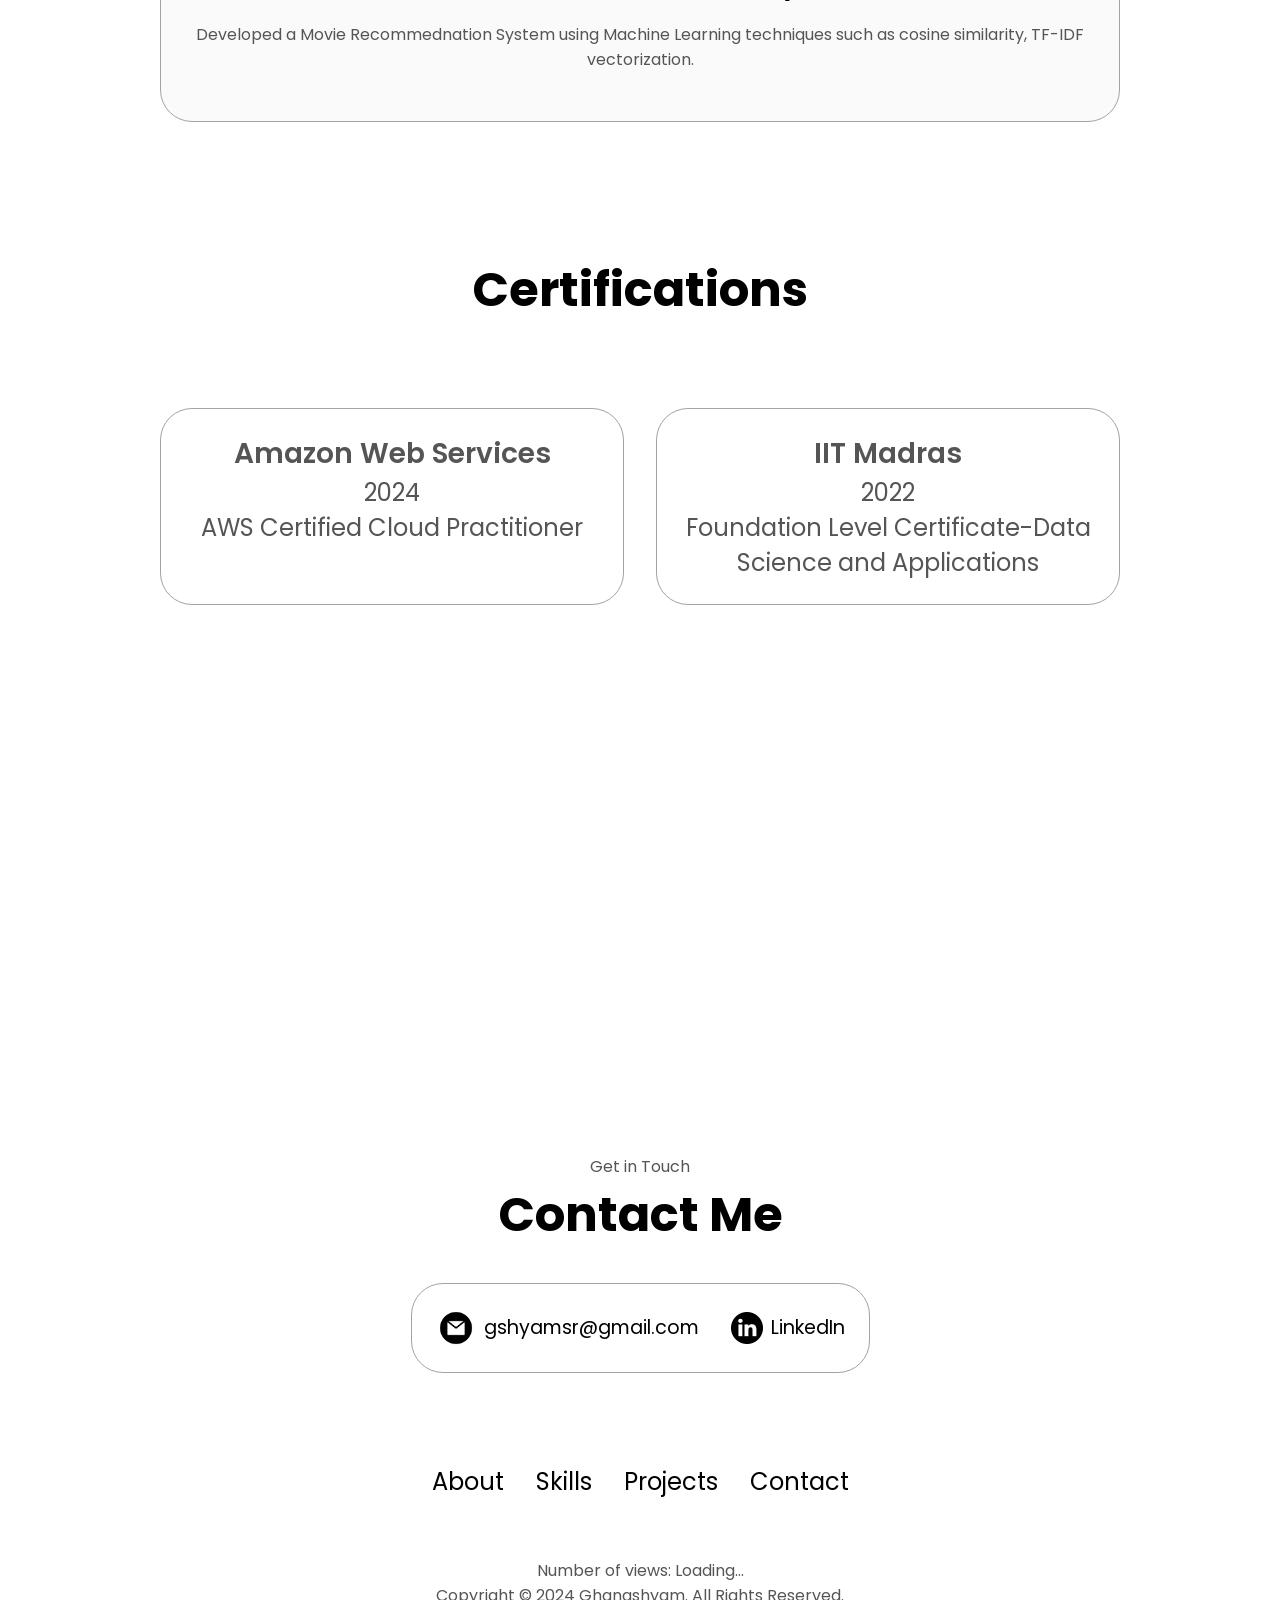
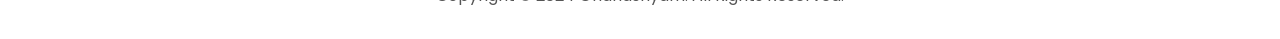
==== commit 120acca0: "UI edits" ====
--- a/portfoliowebsite/index.html
+++ b/portfoliowebsite/index.html
@@ -7,6 +7,12 @@
     <title>Ghanashyam R</title>
     <link rel="stylesheet" href="style.css" />
     <link rel="stylesheet" href="mediaqueries.css" />
+    <style>
+      .section__pic-container img {
+        /* Adjust this value to move the image left */
+        margin-left: -150px; /* You can use negative values to move left */
+      }
+    </style>
   </head>
   <body>
     <nav id="desktop-nav">
@@ -38,7 +44,7 @@
     </nav>
     <section id="profile">
       <div class="section__pic-container">
-        <img src="profile.png" alt="Ghanashyam R profile picture" />
+        <img src="Transparent.png" alt="Ghanashyam R profile picture" />
       </div>
       <div class="section__text">
         <p class="section__text__p1">Hello, I'm</p>
@@ -94,15 +100,12 @@
                 class="icon"
               />
               <h3>Education</h3>
-              <p>BS in Data Science and Programming(2021-Present)<br />Diploma Stage</p>
+              <p>BS in Data Science and Programming(2021-Present)<br />Degree Stage</p>
             </div>
           </div>
           <div class="text-container">
             <p>
-                Dual degree student pursuing BS in Data Science & Applications and BTech in Electrical & Electronics Engineering with
-                a robust programming foundation, seeking opportunities to contribute technical expertise and collaborate on
-                impactful projects in the Tech industry. I am a passionate, hardworking individual who strives for excellence and
-                possesses a team-oriented personality.
+              Electrical and Electronics Engineering Graduate from Government Engineering College,pursuing BS in Data Science & Applications from IIT Madras.I have a robust programming foundation, seeking opportunities to contribute technical expertise and collaborate on impactful projects in the Tech industry. I am a passionate, hardworking individual who strives for excellence and possesses a team-oriented personality.
             </p>
           </div>
         </div>
@@ -161,6 +164,57 @@
           </div>
           <div class="details-container">
             <h2 class="experience-sub-title">Web Development</h2>
+            <div class="article-container">
+              <article>
+                <img
+                  src="./assets/checkmark.png"
+                  alt="Experience icon"
+                  class="icon"
+                />
+                <div>
+                  <h3>Vue.js</h3>
+                  <p>Intermediate</p>
+                </div>
+              </article>
+              
+              <article>
+                <img
+                  src="./assets/checkmark.png"
+                  alt="Experience icon"
+                  class="icon"
+                />
+                <div>
+                  <h3>Flask</h3>
+                  <p>Experienced</p>
+                </div>
+              </article>
+              <article>
+                <img
+                  src="./assets/checkmark.png"
+                  alt="Experience icon"
+                  class="icon"
+                />
+                <div>
+                  <h3>HTML/CSS</h3>
+                  <p>Intermediate</p>
+                </div>
+              </article>
+              <article>
+                <img
+                  src="./assets/checkmark.png"
+                  alt="Experience icon"
+                  class="icon"
+                />
+                <div>
+                  <h3>DBMS,SQL</h3>
+                  <p>Intermediate</p>
+                </div>
+              </article>
+              
+            </div>
+          </div>
+          <div class="details-container">
+            <h2 class="experience-sub-title">Machine Learning and Data Analysis</h2>
             <div class="article-container">
               <article>
                 <img
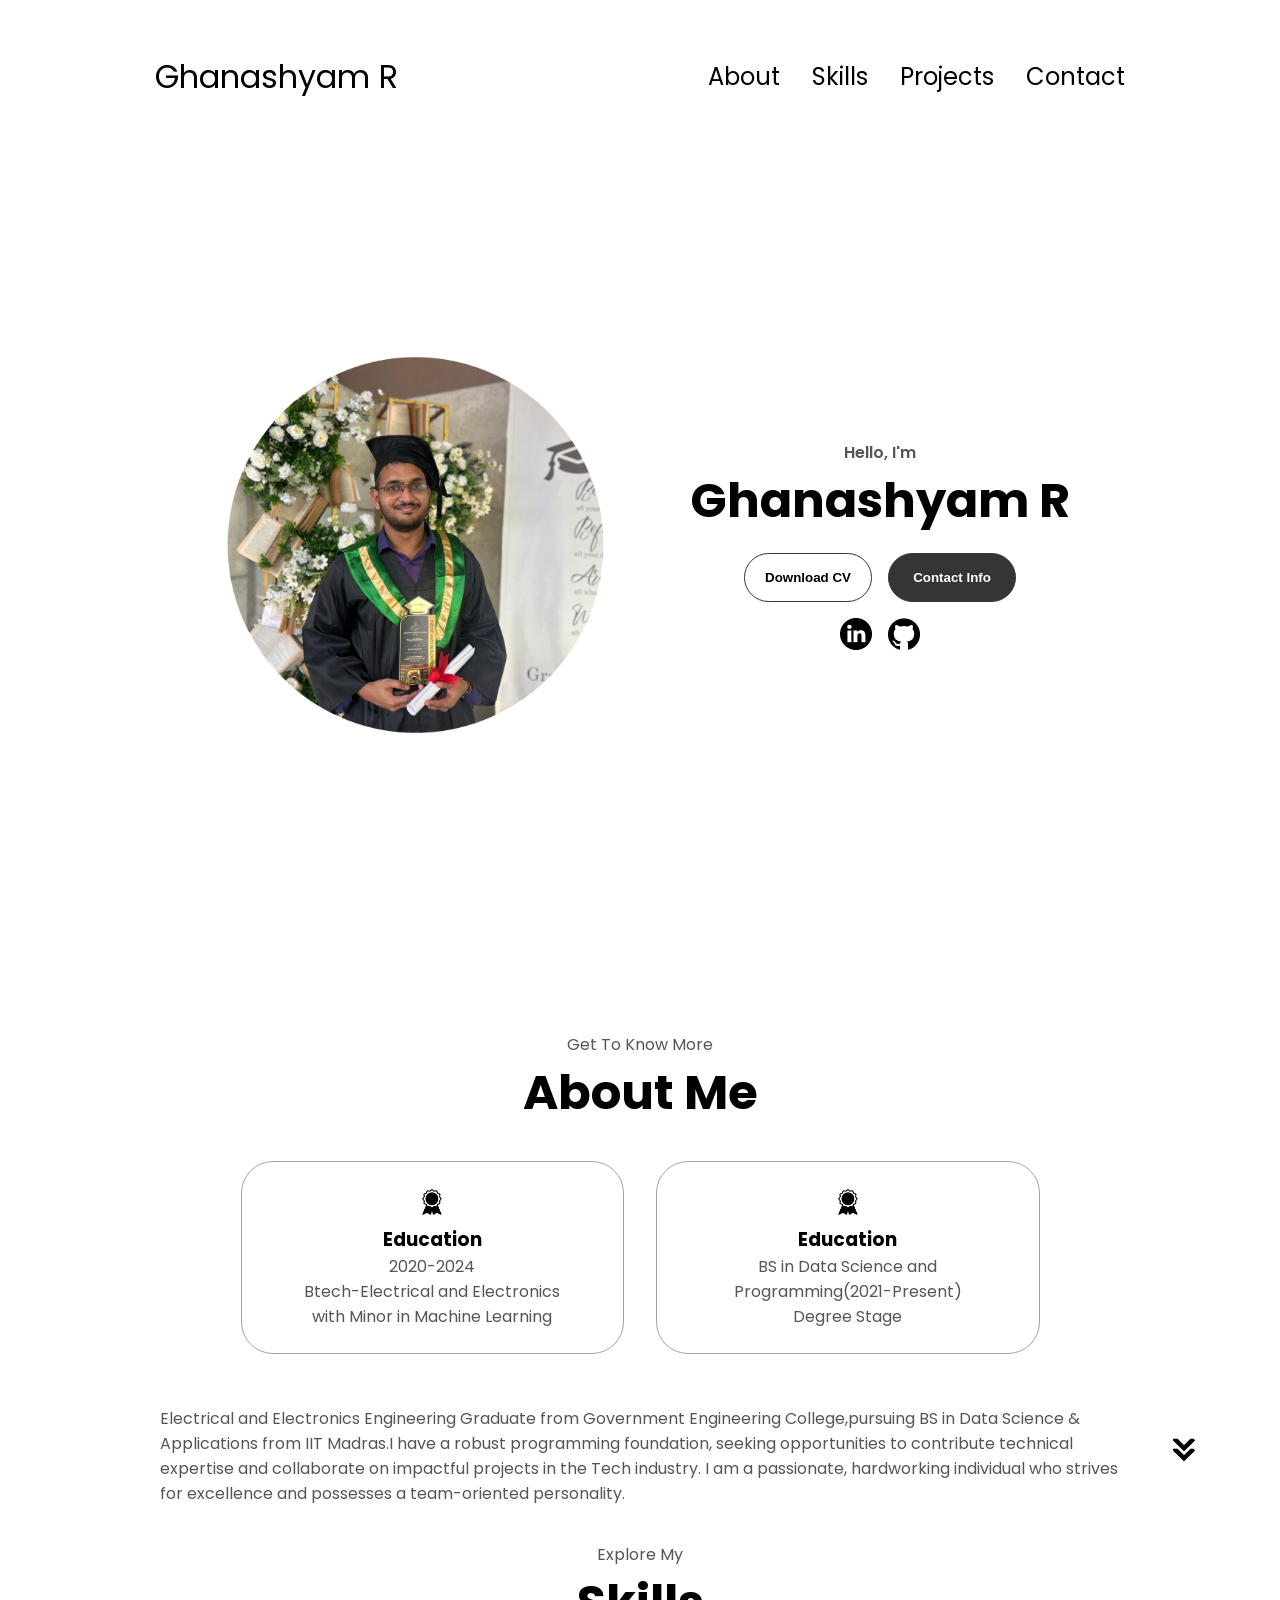
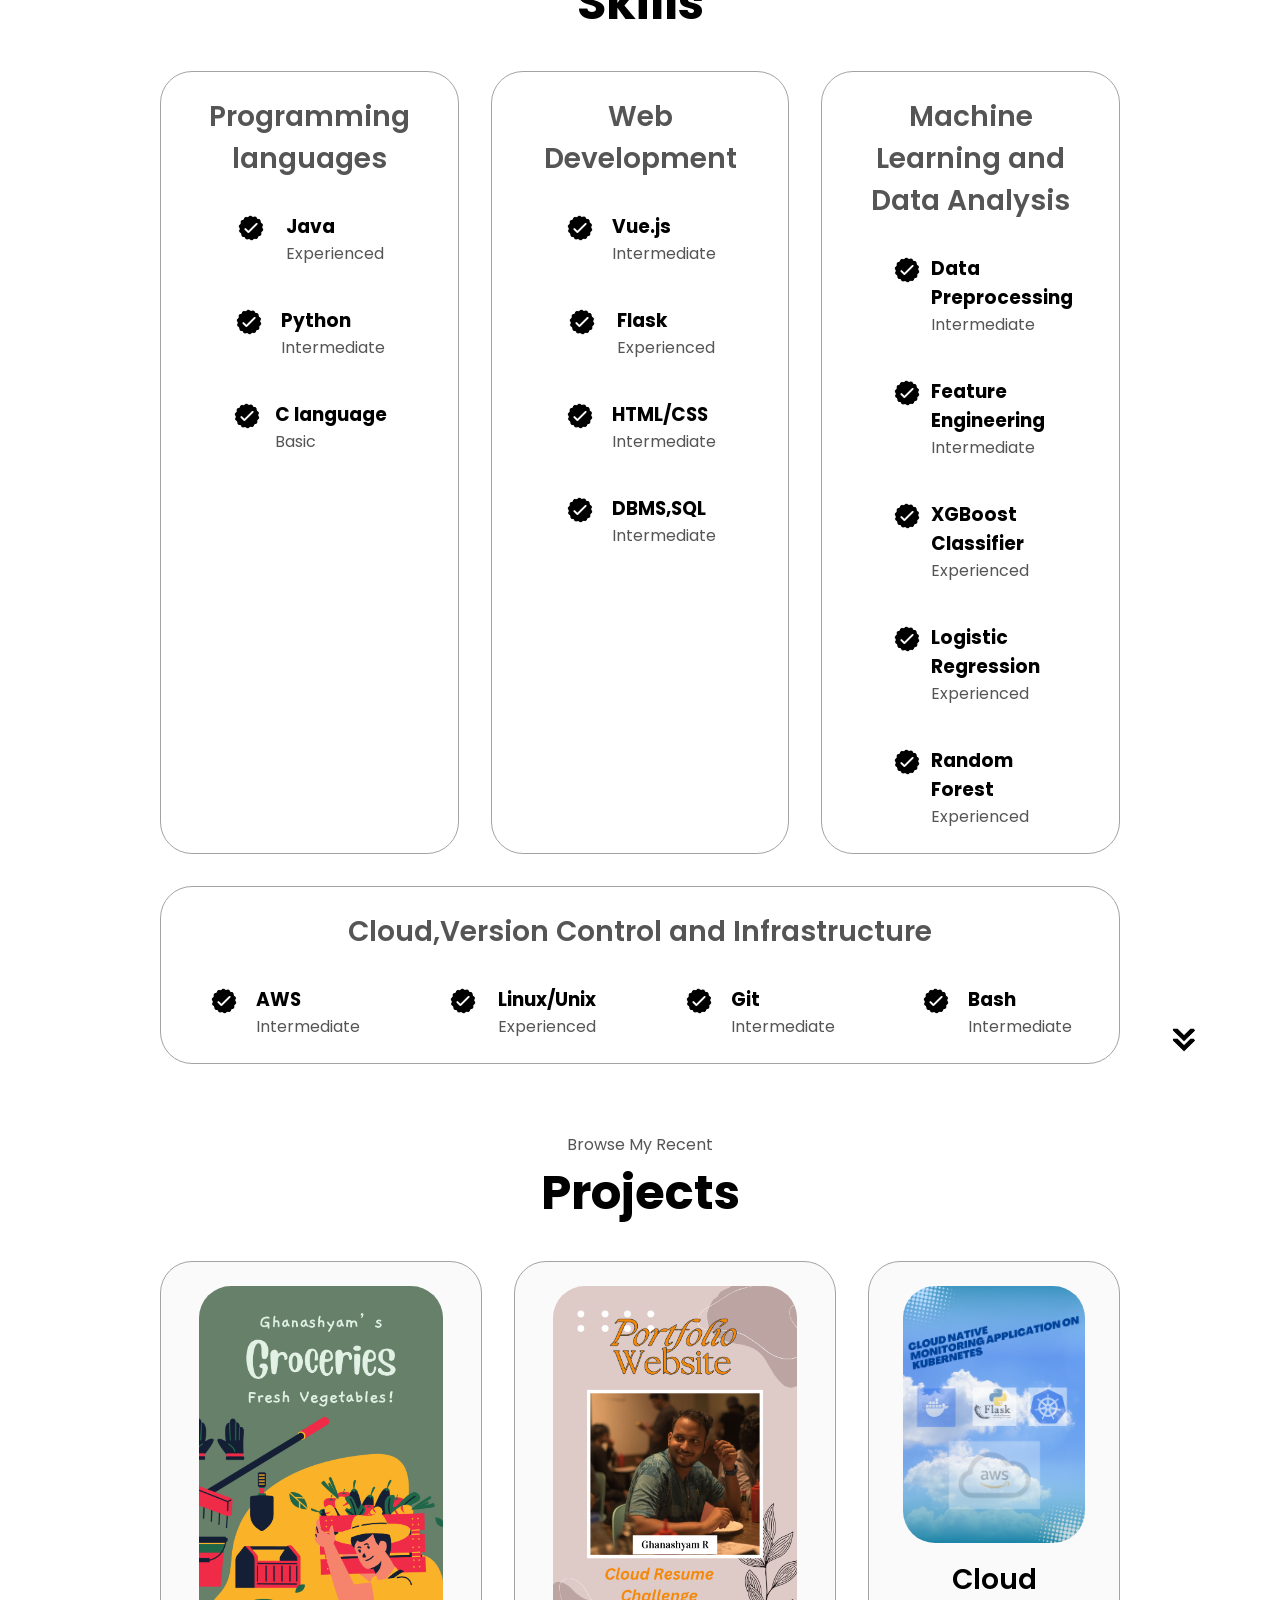
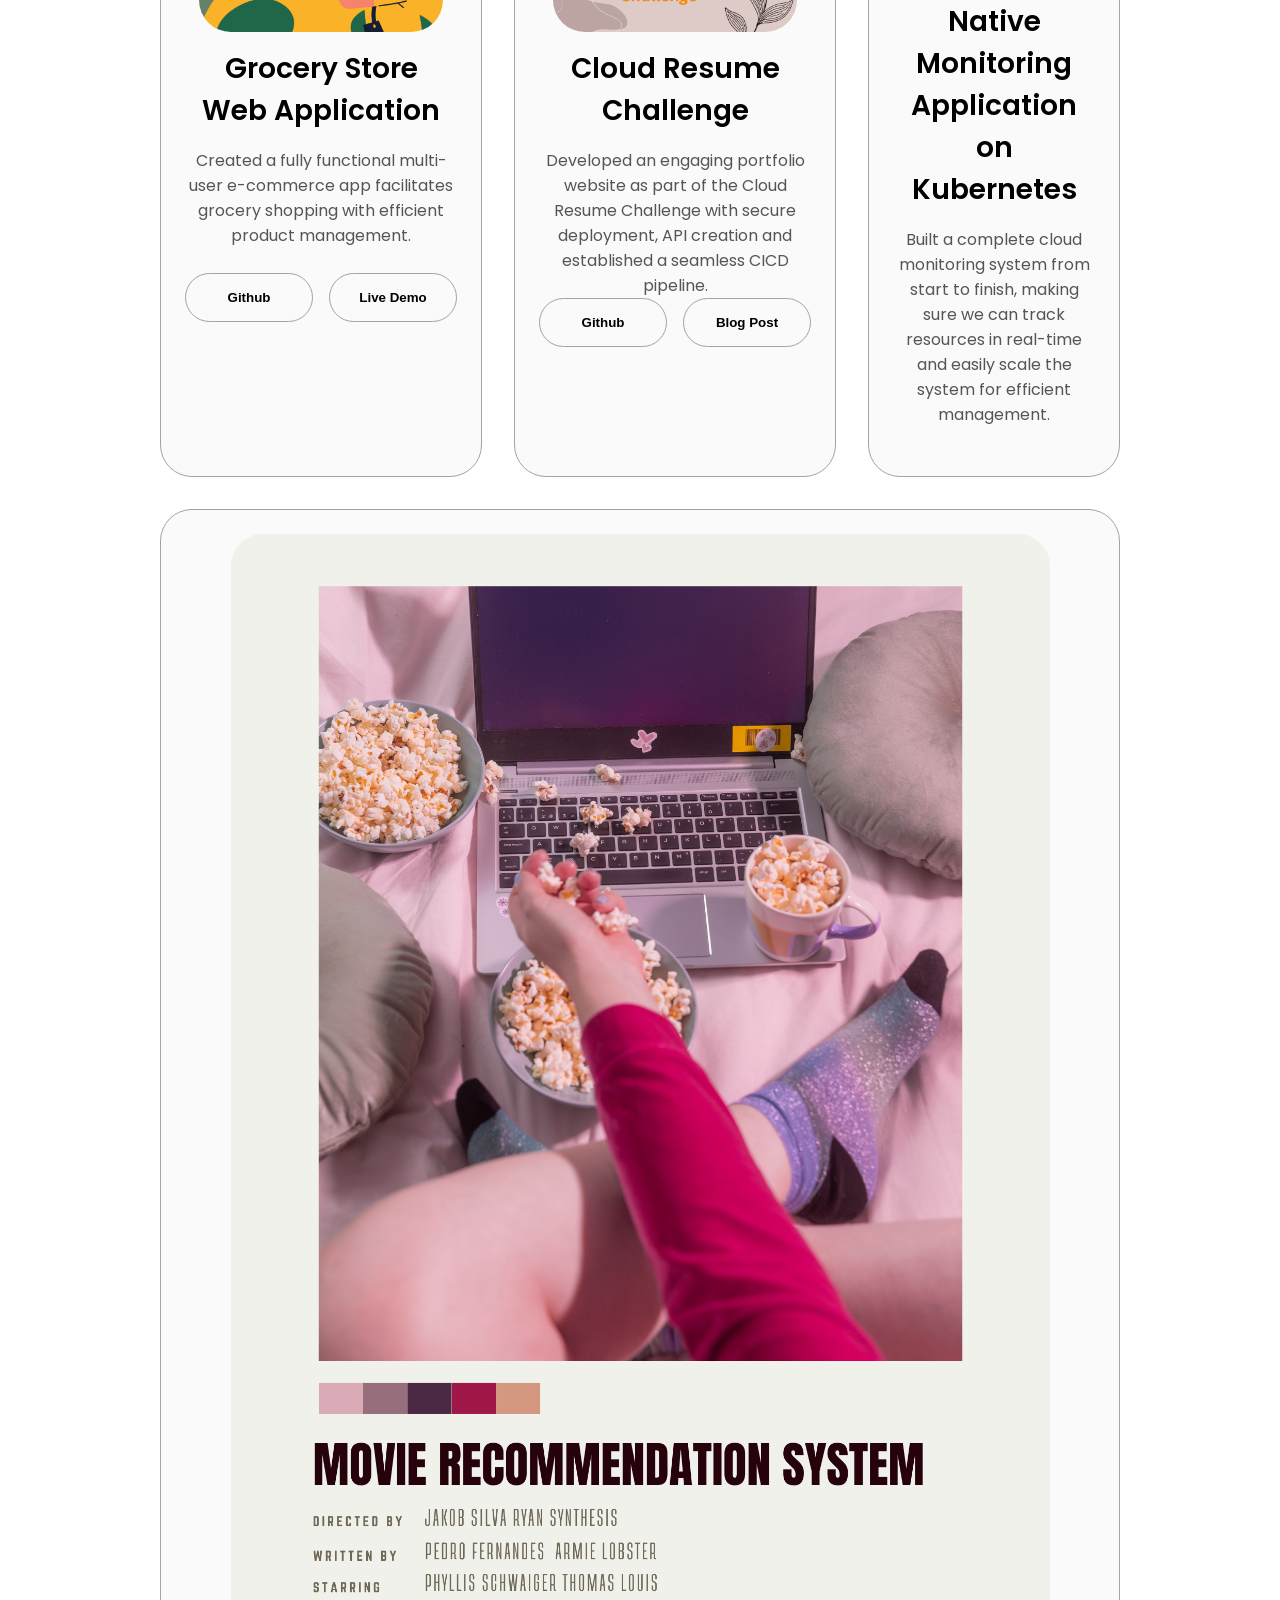
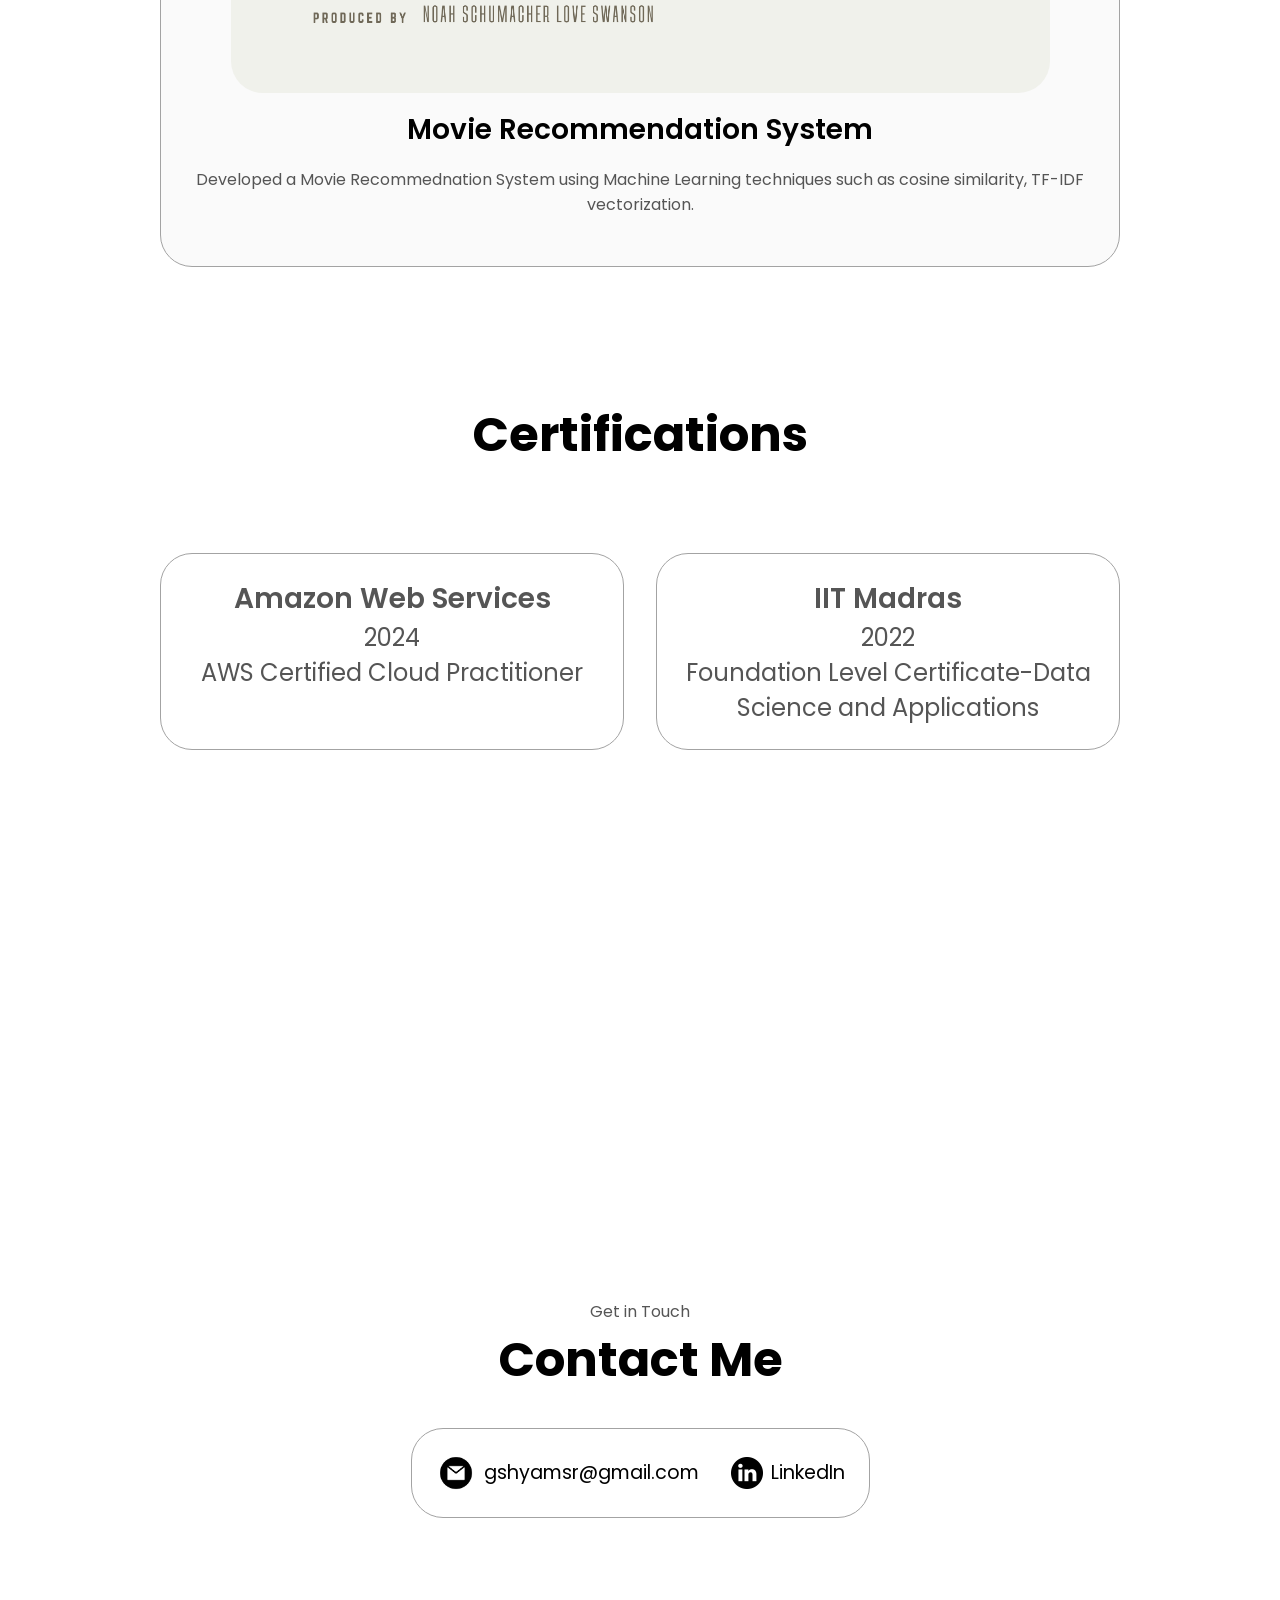
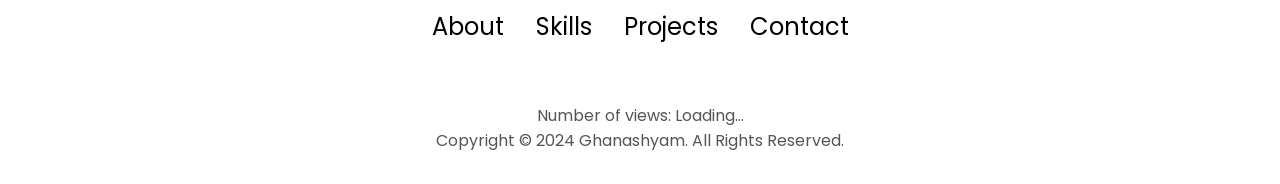
==== commit 4fb5cf30: "Skills updated" ====
--- a/portfoliowebsite/index.html
+++ b/portfoliowebsite/index.html
@@ -223,29 +223,29 @@
                   class="icon"
                 />
                 <div>
-                  <h3>Vue.js</h3>
-                  <p>Intermediate</p>
-                </div>
-              </article>
-              <article>
-                <img
-                  src="./assets/checkmark.png"
-                  alt="Experience icon"
-                  class="icon"
-                />
-                <div>
-                  <h3>Javascript</h3>
-                  <p>Intermediate</p>
-                </div>
-              </article>
-              <article>
-                <img
-                  src="./assets/checkmark.png"
-                  alt="Experience icon"
-                  class="icon"
-                />
-                <div>
-                  <h3>Flask</h3>
+                  <h3>Data Preprocessing</h3>
+                  <p>Intermediate</p>
+                </div>
+              </article>
+              <article>
+                <img
+                  src="./assets/checkmark.png"
+                  alt="Experience icon"
+                  class="icon"
+                />
+                <div>
+                  <h3>Feature Engineering</h3>
+                  <p>Intermediate</p>
+                </div>
+              </article>
+              <article>
+                <img
+                  src="./assets/checkmark.png"
+                  alt="Experience icon"
+                  class="icon"
+                />
+                <div>
+                  <h3>XGBoost Classifier</h3>
                   <p>Experienced</p>
                 </div>
               </article>
@@ -256,19 +256,19 @@
                   class="icon"
                 />
                 <div>
-                  <h3>HTML/CSS</h3>
-                  <p>Intermediate</p>
-                </div>
-              </article>
-              <article>
-                <img
-                  src="./assets/checkmark.png"
-                  alt="Experience icon"
-                  class="icon"
-                />
-                <div>
-                  <h3>DBMS,SQL</h3>
-                  <p>Intermediate</p>
+                  <h3>Logistic Regression</h3>
+                  <p>Experienced</p>
+                </div>
+              </article>
+              <article>
+                <img
+                  src="./assets/checkmark.png"
+                  alt="Experience icon"
+                  class="icon"
+                />
+                <div>
+                  <h3>Random Forest</h3>
+                  <p>Experienced</p>
                 </div>
               </article>
               
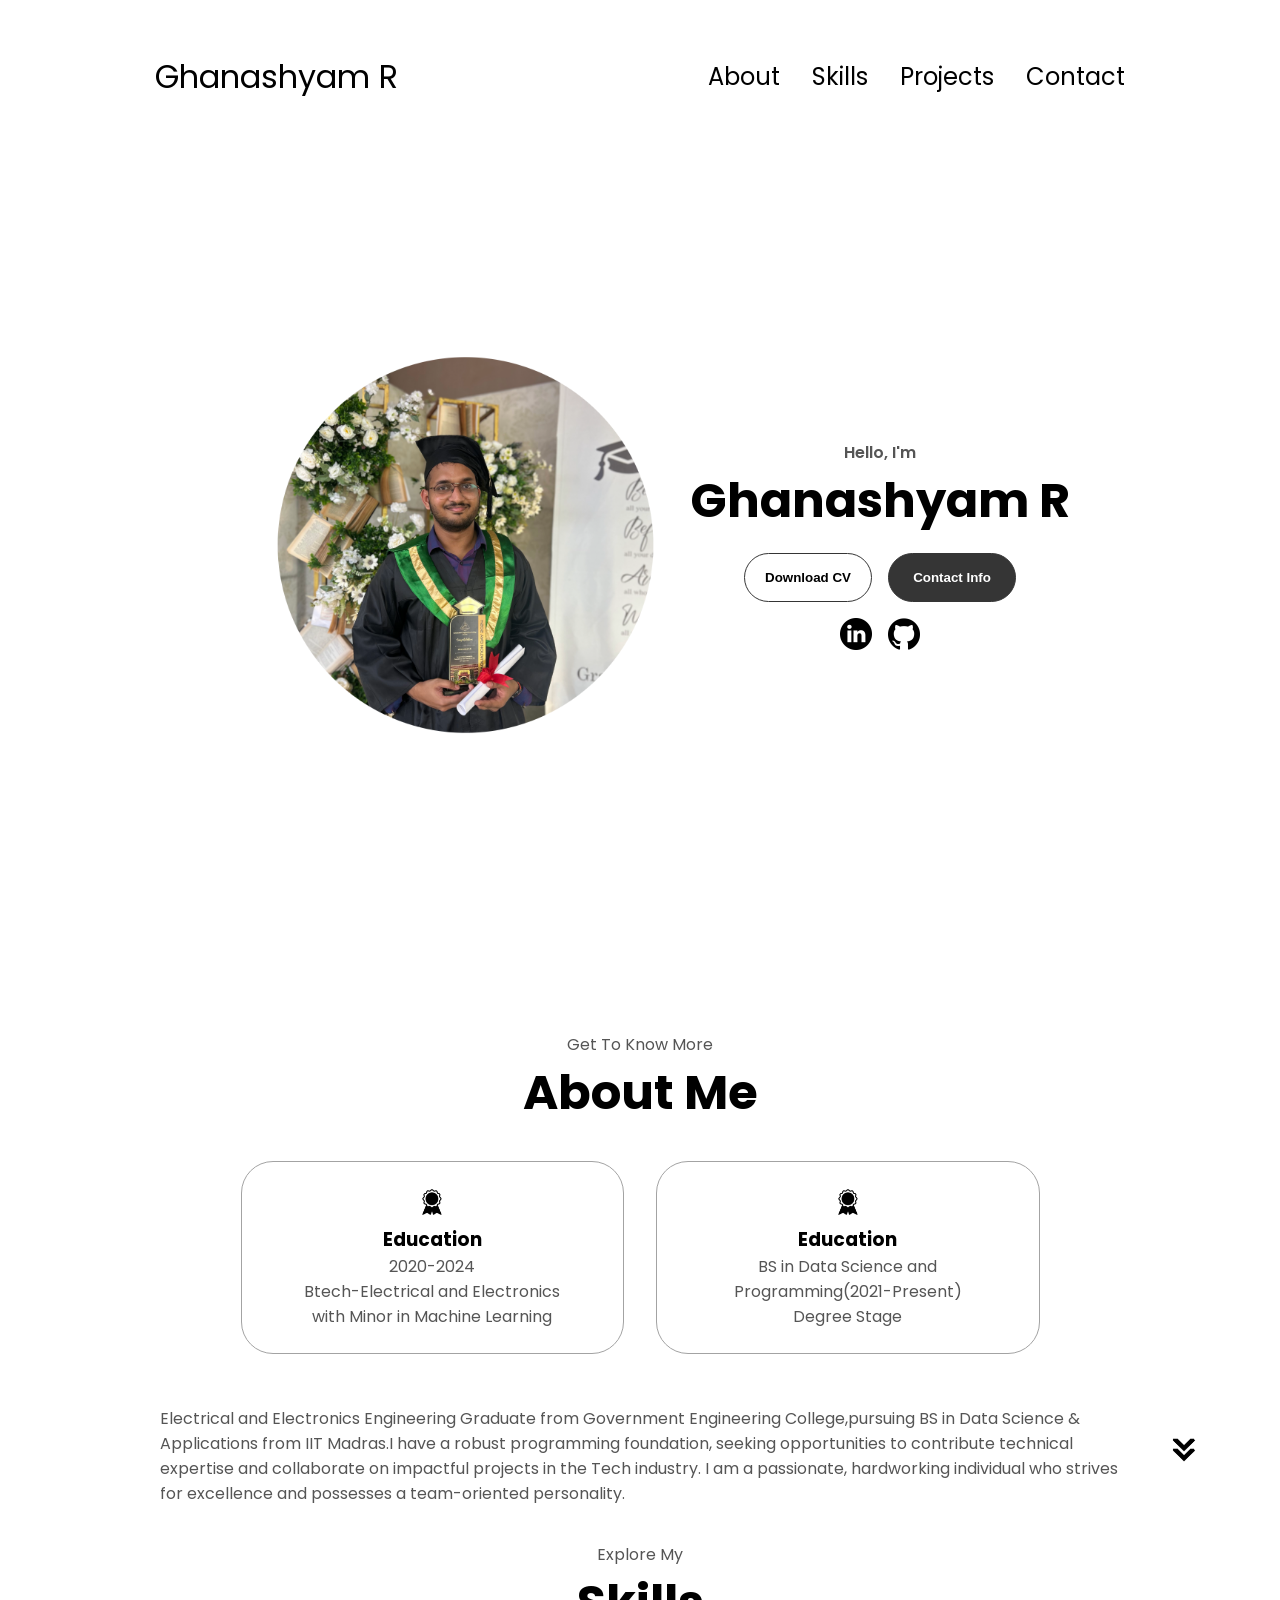
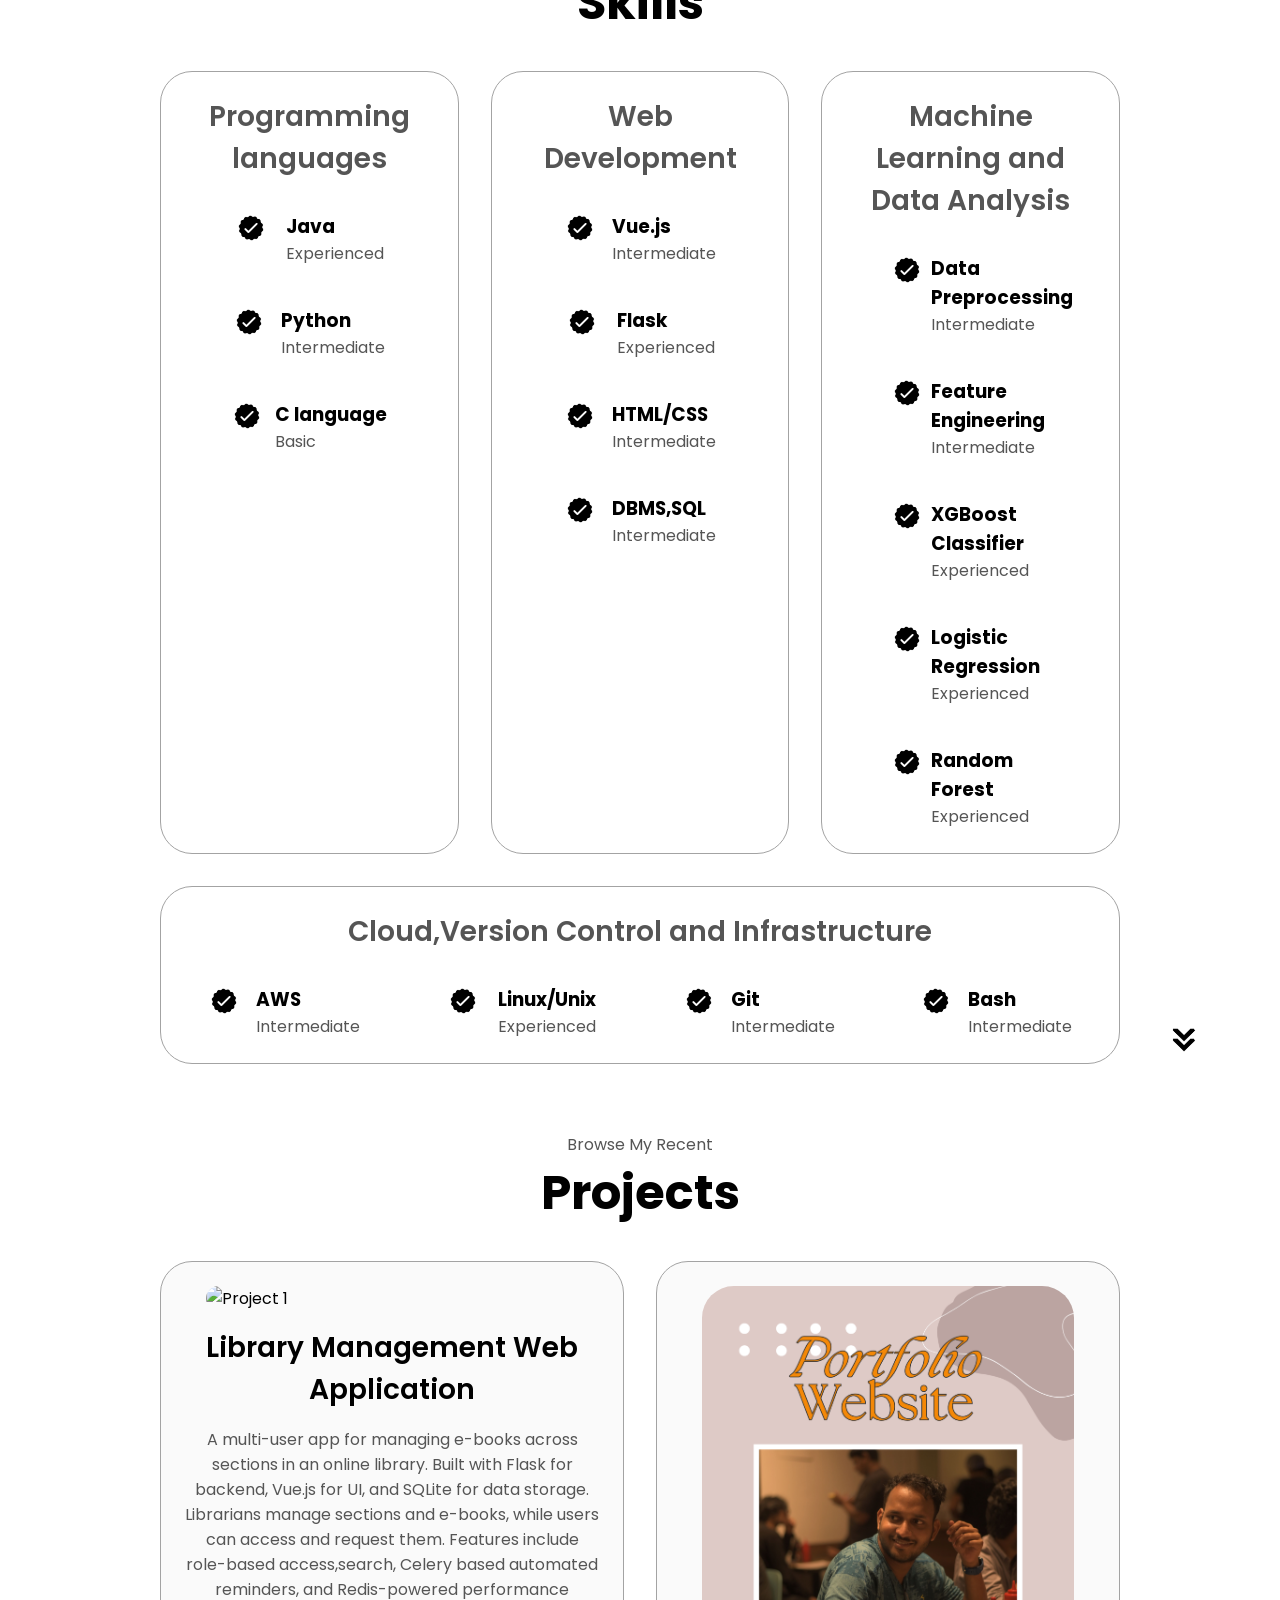
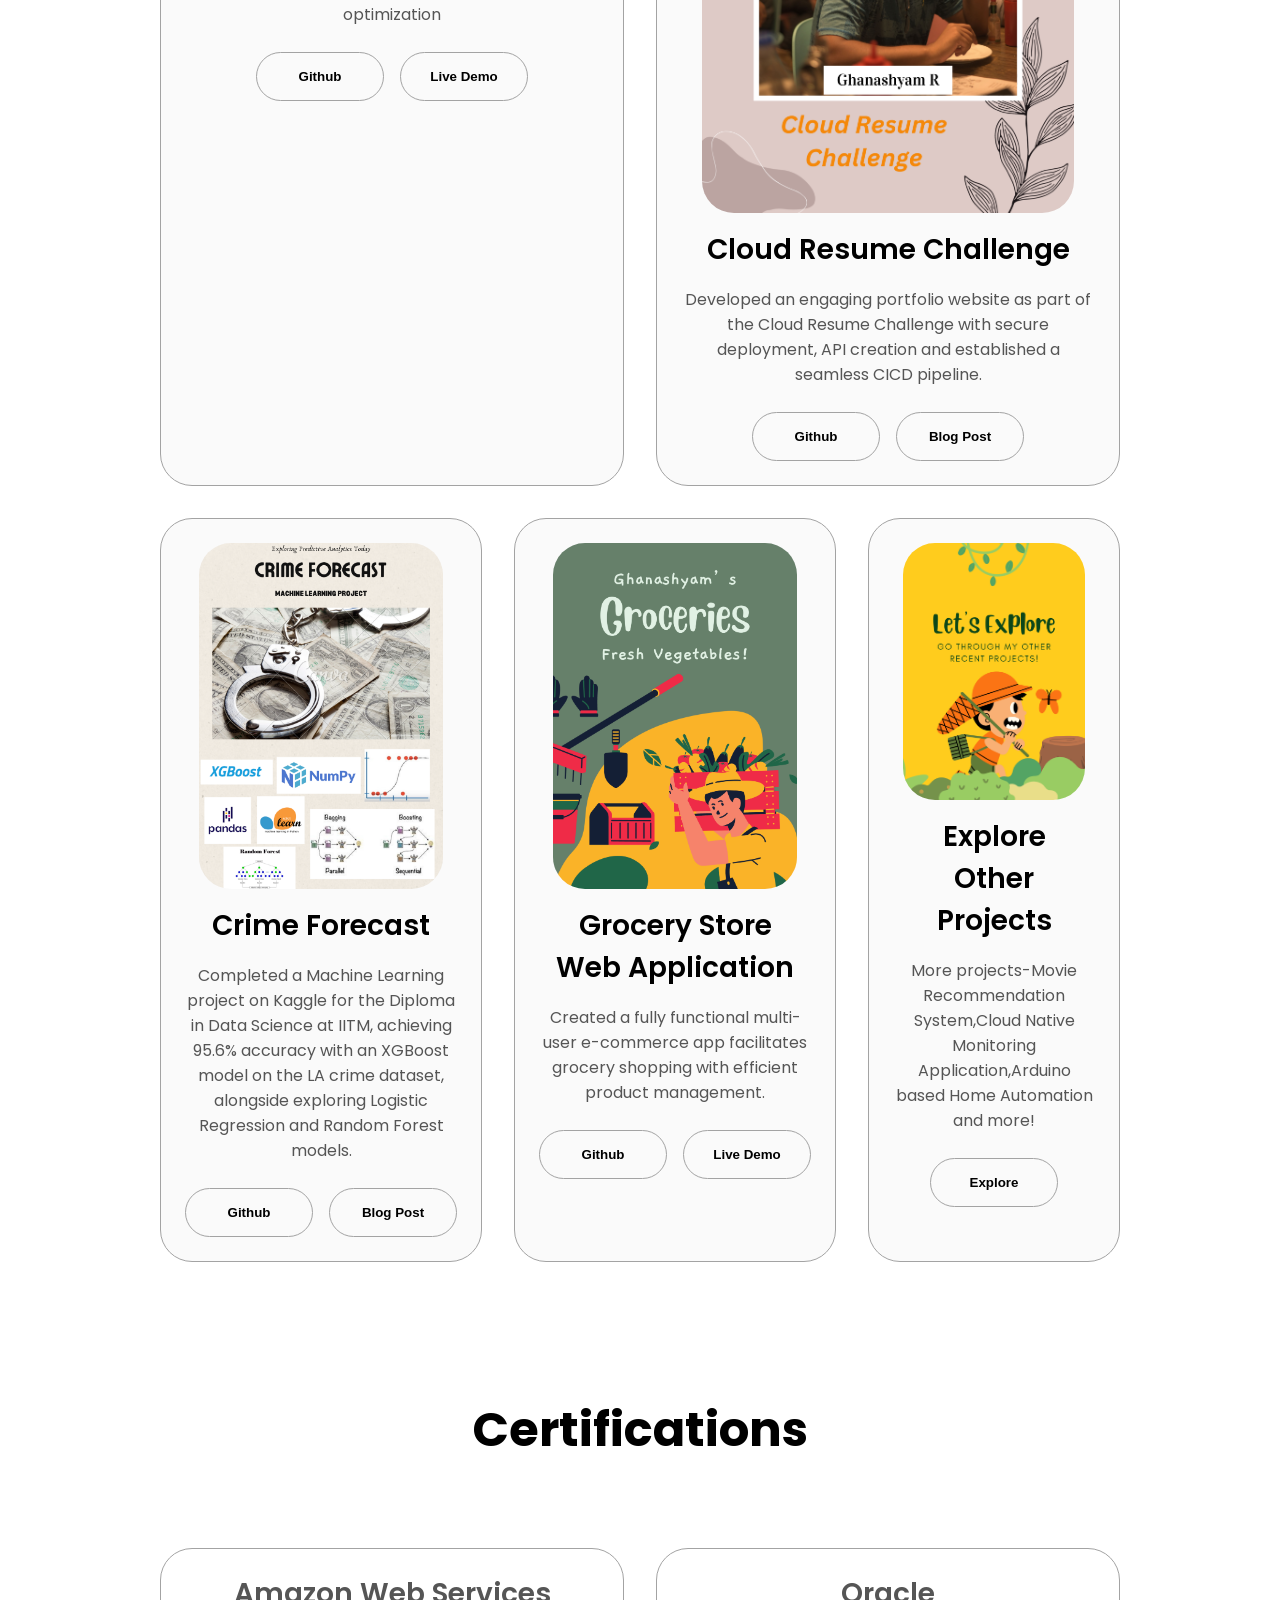
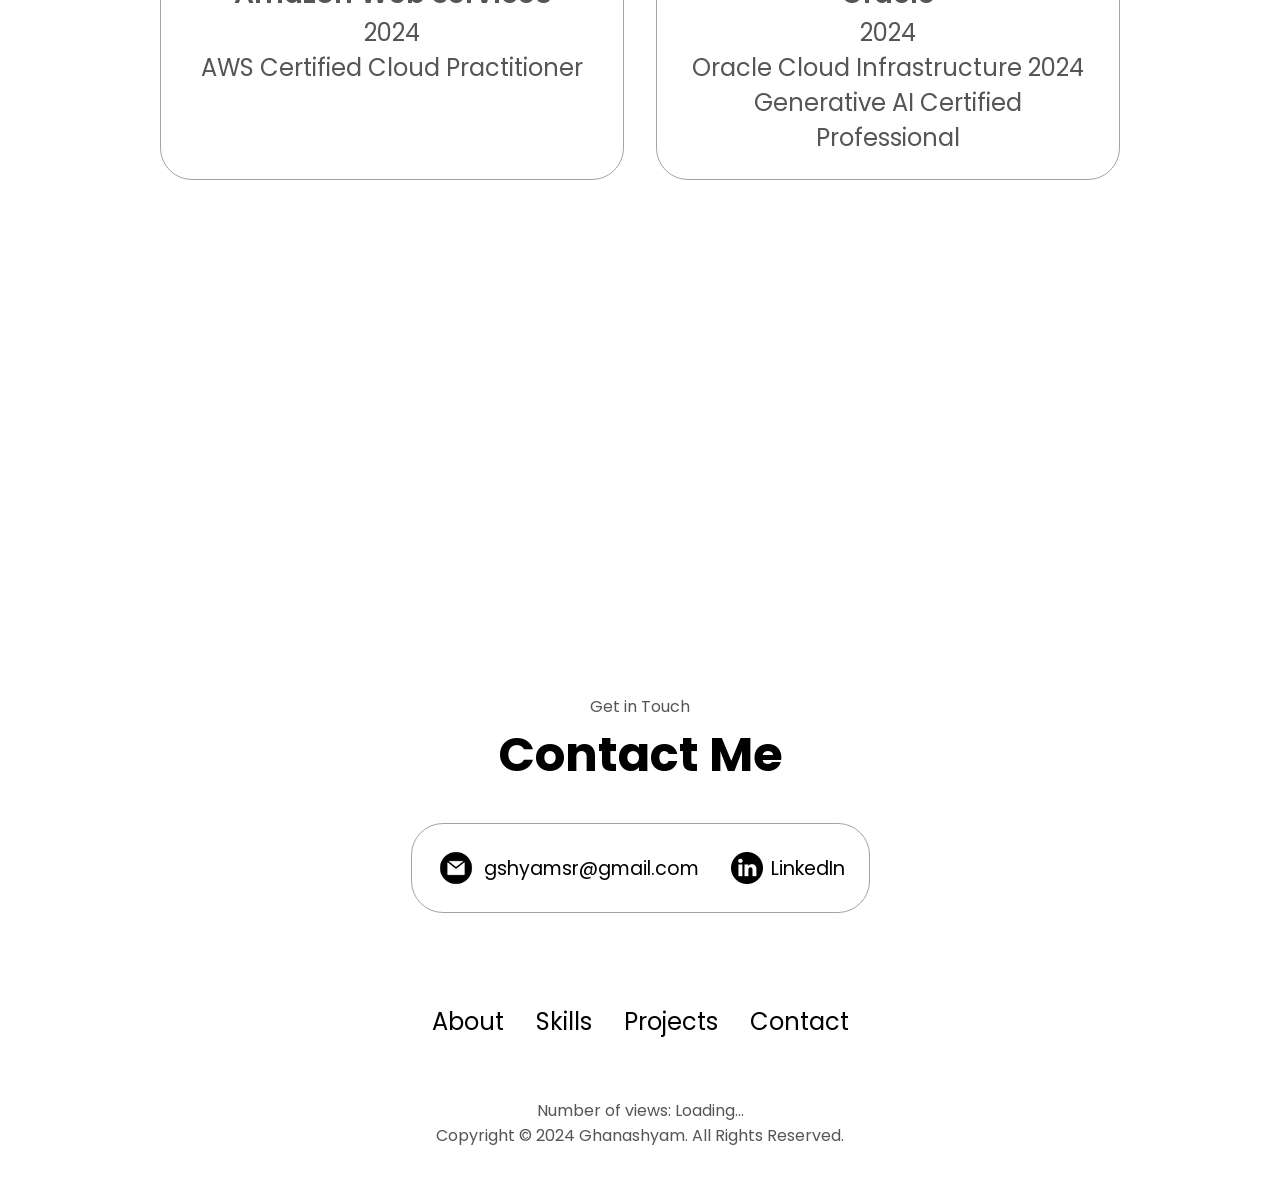
==== commit 223e914e: "Updated till September 15" ====
--- a/portfoliowebsite/index.html
+++ b/portfoliowebsite/index.html
@@ -10,8 +10,9 @@
     <style>
       .section__pic-container img {
         /* Adjust this value to move the image left */
-        margin-left: -150px; /* You can use negative values to move left */
+        margin-left: -100px; /* You can use negative values to move left */
       }
+      
     </style>
   </head>
   <body>
@@ -53,7 +54,7 @@
         <div class="btn-container">
           <button
             class="btn btn-color-2"
-            onclick="window.open('./assets/resume.pdf')"
+            onclick="window.open('./assets/Resume@Ghanashyam.pdf')"
           >
             Download CV
           </button>
@@ -345,26 +346,26 @@
         <div class="details-container color-container">
         <div class="article-container">
           <img
-          src="./assets/grocery.png"
+          src="./assets/LibraryManagement.png"
           alt="Project 1"
           class="project-img"
           />
         </div>
-        <h2 class="experience-sub-title project-title">Grocery Store Web Application
+        <h2 class="experience-sub-title project-title">Library Management Web Application
         </h2>
-        <p>Created a fully functional multi-user e-commerce app facilitates grocery shopping with efficient product management.
+        <p>A multi-user app for managing e-books across sections in an online library. Built with Flask for backend, Vue.js for UI, and SQLite for data storage. Librarians manage sections and e-books, while users can access and request them. Features include role-based access,search, Celery based automated reminders, and Redis-powered performance optimization
         </p>
         <br />
         <div class="btn-container">
           <button
           class="btn btn-color-2 project-btn"
-          onclick="location.href='https://github.com/ghanashyam-r/grocerystore_flask'"
+          onclick="location.href='https://github.com/ghanashyam-r/LibraryManagement'"
           >
           Github
           </button>
           <button
           class="btn btn-color-2 project-btn"
-          onclick="location.href='https://www.linkedin.com/posts/ghanashyam-r-_flask-webdevelopment-mad1course-activity-7112738720822284288-GMiU?utm_source=share&utm_medium=member_desktop_web'"
+          onclick="location.href=''"
           >
           Live Demo
           </button>
@@ -380,6 +381,7 @@
         </div>
         <h2 class="experience-sub-title project-title">Cloud Resume Challenge</h2>
         <p>Developed an engaging portfolio website as part of the Cloud Resume Challenge with secure deployment, API creation and established a seamless CICD pipeline.</p>
+        <br />
         <div class="btn-container">
           <button
           class="btn btn-color-2 project-btn"
@@ -395,39 +397,82 @@
           </button>
         </div>
         </div>
-        <div class="details-container color-container">
+        
+          <div class="details-container color-container">
           <div class="article-container">
             <img
-            src="./assets/CLoudnativekube.png"
-            alt="Project 1"
+            src="./assets/crimecast.png"
+            alt="Project 2"
             class="project-img"
             />
           </div>
-          <h2 class="experience-sub-title project-title">Cloud Native Monitoring Application on Kubernetes 
-
-          </h2>
-          <p>Built a complete cloud monitoring system from start to finish, making sure we can track resources in real-time and easily scale the system for efficient management. 
-          </p>
+          <h2 class="experience-sub-title project-title">Crime Forecast</h2>
+          <p>Completed a Machine Learning project on Kaggle for the Diploma in Data Science at IITM, achieving 95.6% accuracy with an XGBoost model on the LA crime dataset, alongside exploring Logistic Regression and Random Forest models. </p>
           <br />
           <div class="btn-container">
-            
+            <button
+            class="btn btn-color-2 project-btn"
+            onclick="location.href='https://github.com/ghanashyam-r/Machine-Learning-Project-CrimeForecast'"
+            >
+            Github
+            </button>
+            <button
+            class="btn btn-color-2 project-btn"
+            onclick="location.href='https://www.linkedin.com/posts/ghanashyam-r-_machinelearning-datascience-crimeforecasting-activity-7237151129275375616-g6r2?utm_source=share&utm_medium=member_desktop'"
+            >
+            Blog Post
+            </button>
           </div>
           </div>
           <div class="details-container color-container">
             <div class="article-container">
               <img
-              src="./assets/movierecommendationposter.png"
+              src="./assets/grocery.png"
               alt="Project 1"
               class="project-img"
               />
             </div>
-            <h2 class="experience-sub-title project-title">Movie Recommendation System
+            <h2 class="experience-sub-title project-title">Grocery Store Web Application
             </h2>
-            <p>Developed a Movie Recommednation System using Machine Learning techniques such as cosine similarity, TF-IDF vectorization.
+            <p>Created a fully functional multi-user e-commerce app facilitates grocery shopping with efficient product management.
             </p>
             <br />
             <div class="btn-container">
-              
+              <button
+              class="btn btn-color-2 project-btn"
+              onclick="location.href='https://github.com/ghanashyam-r/grocerystore_flask'"
+              >
+              Github
+              </button>
+              <button
+              class="btn btn-color-2 project-btn"
+              onclick="location.href='https://www.linkedin.com/posts/ghanashyam-r-_flask-webdevelopment-mad1course-activity-7112738720822284288-GMiU?utm_source=share&utm_medium=member_desktop_web'"
+              >
+              Live Demo
+              </button>
+            </div>
+            </div>
+        
+          <div class="details-container color-container">
+            <div class="article-container">
+              <img
+              src="./assets/Other Projects Poster.png"
+              alt="Project 1"
+              class="project-img"
+              />
+            </div>
+            <h2 class="experience-sub-title project-title">Explore Other Projects
+            </h2>
+            <p>More projects-Movie Recommendation System,Cloud Native Monitoring Application,Arduino based Home Automation and more! 
+            </p>
+            <br />
+            <div class="btn-container">
+              <button
+              class="btn btn-color-2 project-btn"
+              onclick="location.href='https://docs.google.com/document/d/1Lym6xDiQjA5By8yDGgkDqF3tMmhN0YereOrqnNyH2kE/pub'"
+              >
+              Explore
+              </button>
             </div>
             </div>
       </section>
@@ -449,8 +494,8 @@
           </div>
           <div class="details-container">
             
-            <h3>IIT Madras</h3>
-            <p>2022<br />Foundation Level Certificate-Data Science and Applications</p>
+            <h3>Oracle</h3>
+            <p>2024<br />Oracle Cloud Infrastructure 2024 Generative AI Certified Professional</p>
           </div>
         </div>
       </section>
